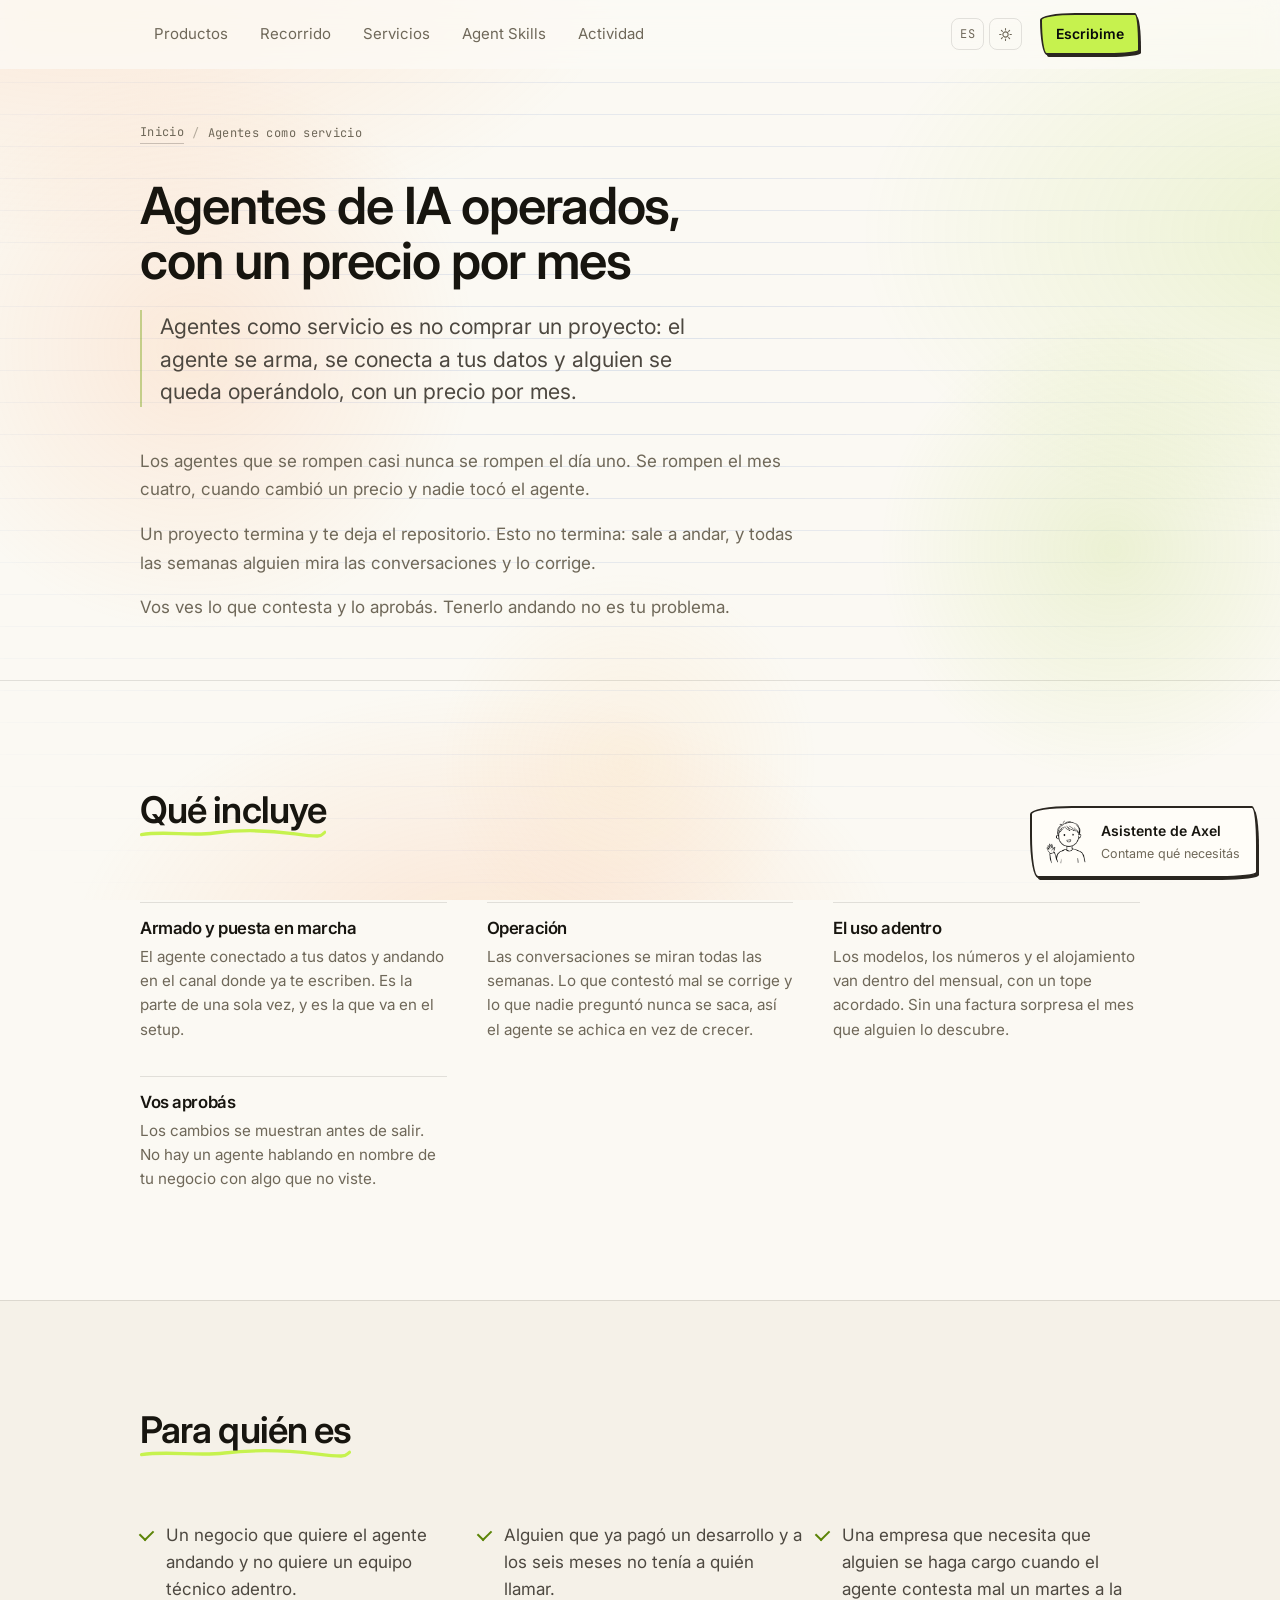
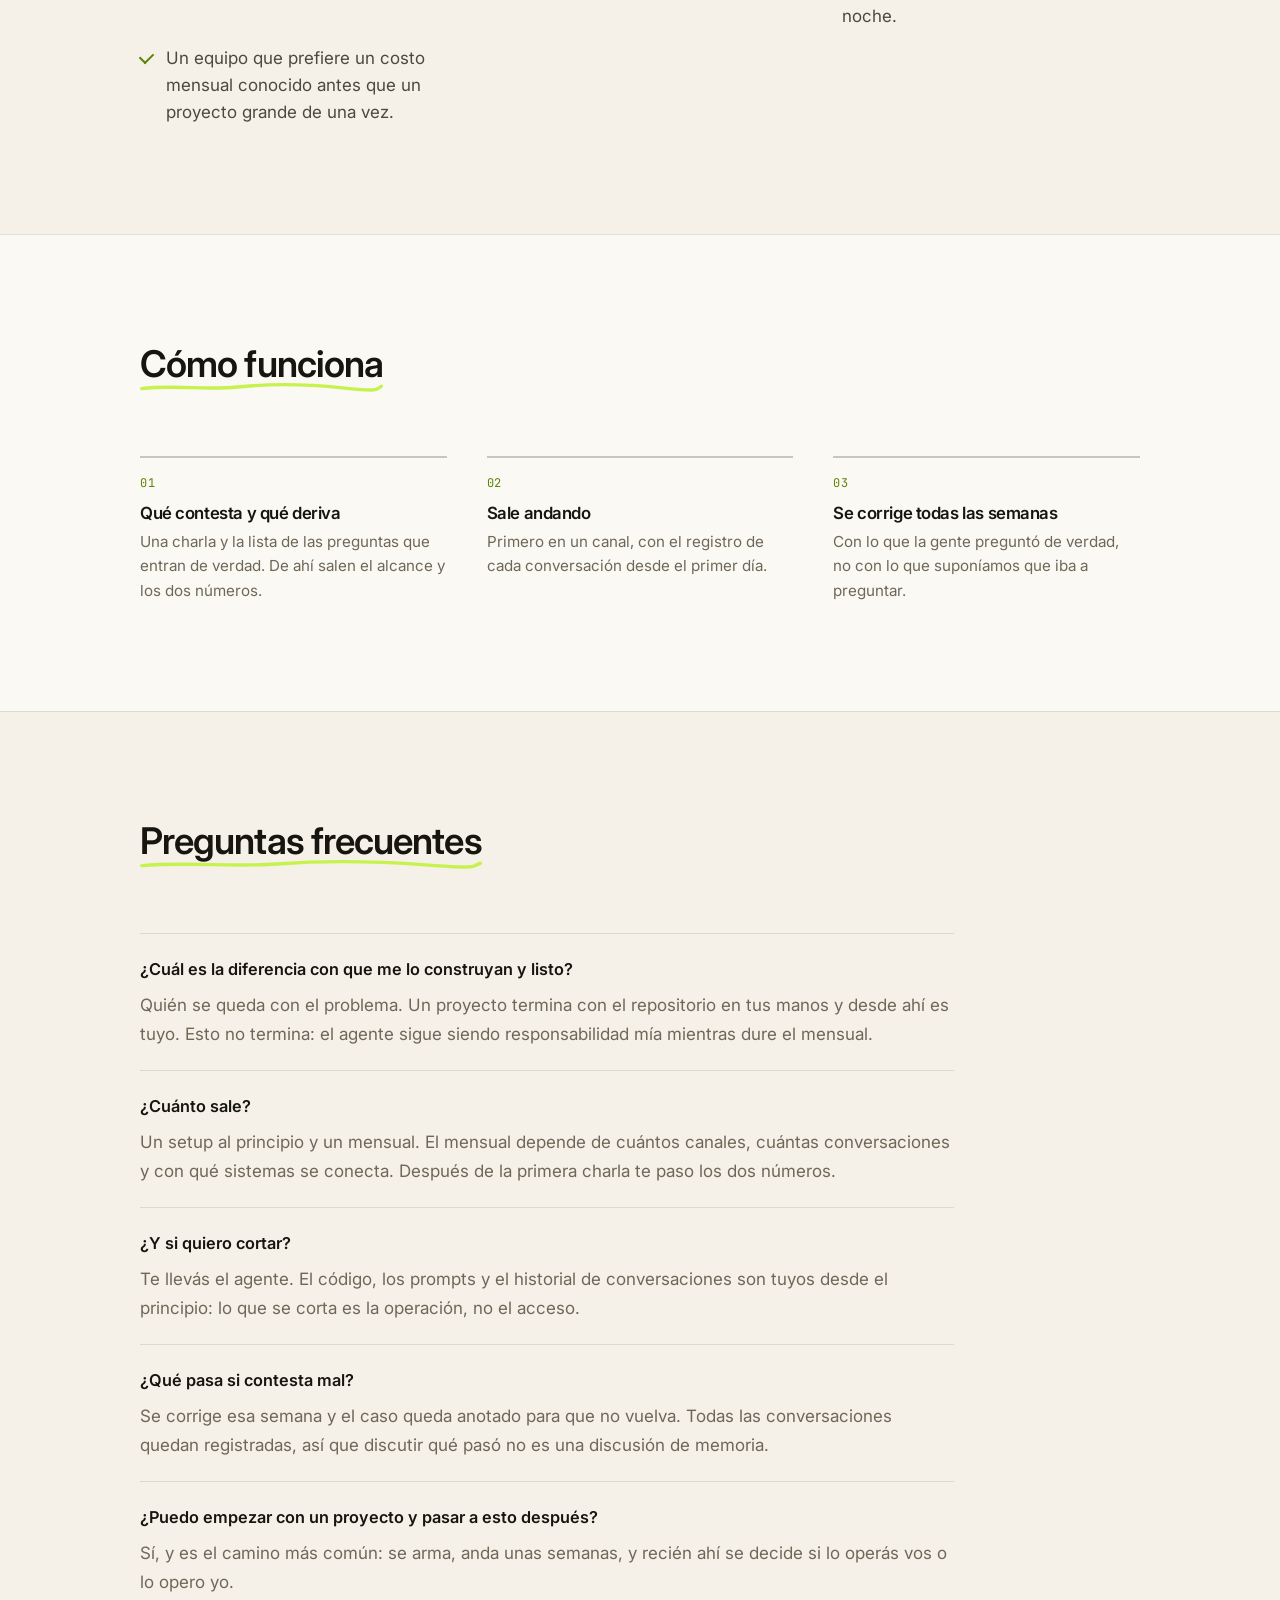
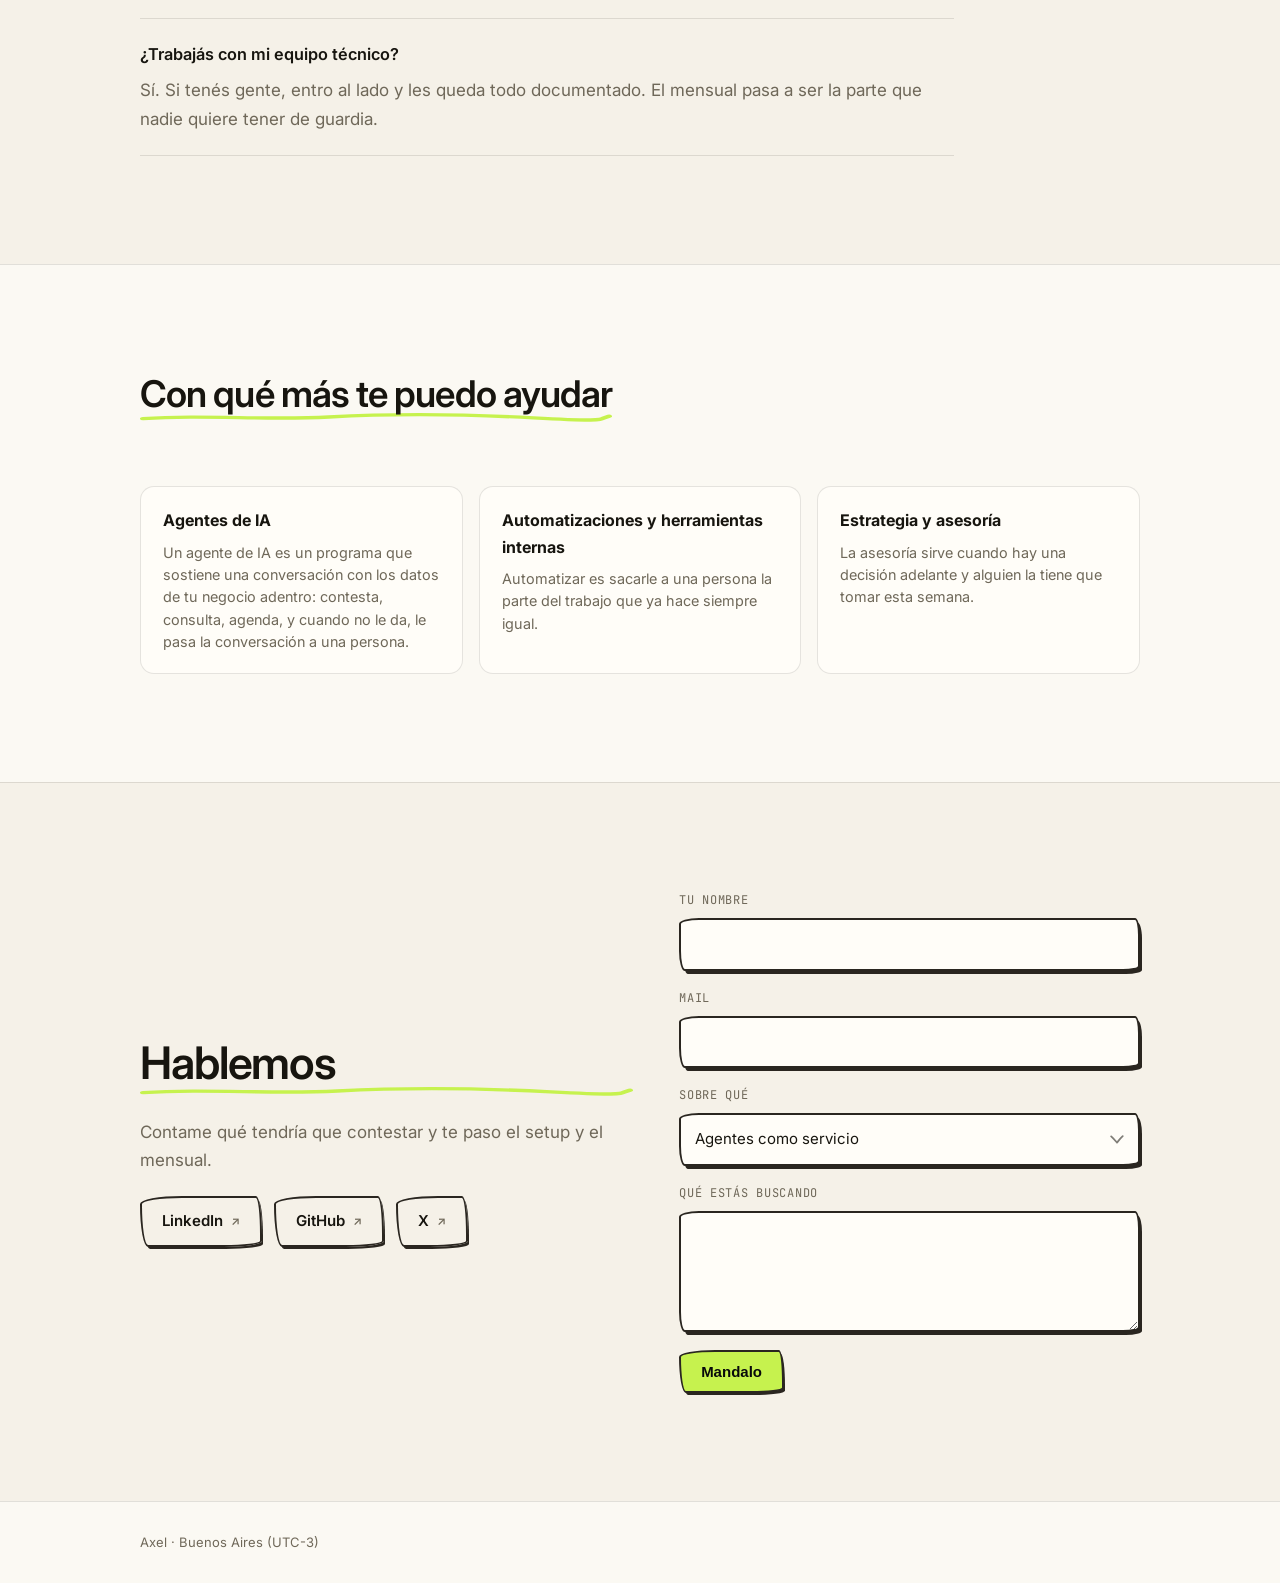
==== agentes-como-servicio/index.html @ 323bfb60 "Agentes como servicio, que era la mitad que faltaba, y el marco de FDE En el sitio solo estaba una d" ====
<!doctype html>
<html lang="es" data-skin="doodle">
<head>
<meta charset="utf-8">
<meta name="viewport" content="width=device-width, initial-scale=1">
<title>Agentes de IA como servicio · setup y mensual · Axel Rosso</title>
<meta name="description" content="El agente se arma, se conecta a tus datos y alguien se queda operándolo: setup al principio y un mensual que cubre el uso, los ajustes y que siga contestando bien. Remoto desde Buenos Aires para LatAm.">
<link rel="canonical" href="https://axelrosso.com/agentes-como-servicio/">
<meta property="og:type" content="website">
<meta property="og:locale" content="es_AR">
<meta property="og:title" content="Agentes de IA como servicio · setup y mensual · Axel Rosso">
<meta property="og:description" content="El agente se arma, se conecta a tus datos y alguien se queda operándolo: setup al principio y un mensual que cubre el uso, los ajustes y que siga contestando bien. Remoto desde Buenos Aires para LatAm.">
<meta property="og:url" content="https://axelrosso.com/agentes-como-servicio/">
<meta property="og:image" content="https://axelrosso.com/assets/og.jpg?v=1">
<meta property="og:image:width" content="1200">
<meta property="og:image:height" content="630">
<meta property="og:image:alt" content="Un dibujo a mano de alguien saludando.">
<meta name="twitter:card" content="summary_large_image">
<meta name="twitter:creator" content="@ArrobAxel">
<meta name="theme-color" content="#FBFAF7">
<!-- 🔴 EL .ICO DE LA RAIZ VA PRIMERO Y SIN VERSION EN LA URL. Google saca
     el icono del resultado de busqueda de lo que declara la portada, pero
     su rastreador pide `/favicon.ico` igual y hasta hoy eso daba 404. Y
     pide una URL estable: un `?v=` es una URL que cambia. El png queda
     detras para la pestaña del navegador, que es donde el cache-buster si
     hace falta. -->
<link rel="icon" href="/favicon.ico" sizes="any">
<link rel="icon" type="image/png" href="../assets/favicon.png?v=1">
<link rel="apple-touch-icon" href="../assets/apple-touch-icon.png?v=1">
<link rel="preconnect" href="https://fonts.googleapis.com">
<link rel="preconnect" href="https://fonts.gstatic.com" crossorigin>
<link rel="stylesheet" href="https://fonts.googleapis.com/css2?family=Inter:wght@400;500;600;700&family=JetBrains+Mono:wght@400;500&display=swap">
<link rel="stylesheet" href="../assets/style.css?v=95">
<link rel="stylesheet" href="../assets/doodle.css?v=4">
<script>
/* Runs before the body parses, so the page never flashes the wrong theme or
   the wrong language.

   A stored choice always wins. What follows only decides what somebody sees on
   their very first visit, and the toggles are in the bar either way.

   🔴 LIGHT BY DEFAULT, AND prefers-color-scheme IS DELIBERATELY IGNORED. Most
   people never touched that setting, so on a laptop it mostly reports whatever
   the OS shipped with rather than a preference. The skin is drawn ink, and ink
   on paper is what it was designed for: dark is a good version of it, light is
   the one it was drawn as.

   🔴 SPANISH BY DEFAULT, AND THE TEST IS WHERE THEY ARE, NOT WHAT THEIR BROWSER
   IS SET TO. navigator.language answers a different question: plenty of people
   in Latin America run their browser in English without wanting to read this
   page in it. Time zone is the only location signal available with no network
   call and no consent to ask for, and it is not spoofed by accident.

   ⚠️ THE ZONE LIST IS THE US AND CANADA ENUMERATED, NOT `America/` AS A PREFIX.
   Buenos Aires, Mexico City and Sao Paulo are all `America/` too, so a prefix
   would put the whole continent into English, which is the exact opposite of
   what was asked. Enumerated it can only ever be incomplete, never wrong: an
   unlisted zone falls to Spanish, which is the default anyway. navigator
   .language stays as a second chance, so en-US and en-CA also get English even
   from a zone that is not on the list. */
(function () {
  var d = document.documentElement;
  d.classList.add('js');

  /* 🔴 SOLO LA ZONA HORARIA DECIDE, Y navigator.language NO PARTICIPA. Estaba
     como segunda oportunidad, y era el error: alguien en Buenos Aires con el
     navegador en inglés, que es medio gremio, caía en inglés. La pregunta es
     dónde está la persona, no en qué idioma tiene puesto el Chrome.

     ⚠️ La lista es enumerada y por eso está completa a propósito: ahora que es
     la única señal, una zona que falte manda a alguien de Estados Unidos a
     castellano. Enumerar sigue siendo lo correcto contra usar `America/` como
     prefijo, porque Buenos Aires, México y São Paulo también son `America/` y
     eso mandaría el continente entero a inglés.

     Los prefijos de abajo cubren las zonas con subcarpeta (Indiana, Kentucky,
     Dakota del Norte) y los alias viejos `US/` y `Canada/` que algunos
     navegadores todavía reportan. */
  var ZONAS = (
    /* Estados Unidos */
    'America/New_York America/Detroit America/Chicago America/Denver ' +
    'America/Phoenix America/Los_Angeles America/Anchorage America/Adak ' +
    'America/Boise America/Juneau America/Sitka America/Nome America/Menominee ' +
    'America/Metlakatla America/Yakutat Pacific/Honolulu ' +
    /* Canadá */
    'America/Toronto America/Vancouver America/Edmonton America/Winnipeg ' +
    'America/Halifax America/St_Johns America/Regina America/Moncton ' +
    'America/Whitehorse America/Yellowknife America/Iqaluit America/Dawson ' +
    'America/Dawson_Creek America/Fort_Nelson America/Creston America/Inuvik ' +
    'America/Cambridge_Bay America/Rankin_Inlet America/Resolute ' +
    'America/Swift_Current America/Atikokan America/Glace_Bay ' +
    'America/Goose_Bay America/Blanc-Sablon '
  );

  function enNorteamerica() {
    var zona = '';
    try { zona = Intl.DateTimeFormat().resolvedOptions().timeZone || ''; } catch (e) {}
    if (!zona) return false;
    if (ZONAS.indexOf(zona + ' ') > -1) return true;
    return zona.indexOf('America/Indiana/') === 0 ||
           zona.indexOf('America/Kentucky/') === 0 ||
           zona.indexOf('America/North_Dakota/') === 0 ||
           zona.indexOf('US/') === 0 ||
           zona.indexOf('Canada/') === 0;
  }

  var theme, lang;
  try { theme = localStorage.getItem('site-theme'); lang = localStorage.getItem('site-lang'); } catch (e) {}
  if (theme !== 'light' && theme !== 'dark') theme = 'light';
  if (lang !== 'es' && lang !== 'en') lang = enNorteamerica() ? 'en' : 'es';

  /* 🔴 EL IDIOMA AHORA ES UNA URL Y NO UNA CLASE. `/` viene en castellano y
     `/en/` en ingles, con el texto adentro del HTML: es lo unico que hace que
     un buscador vea la version en castellano, porque rastrea desde Estados
     Unidos y con la regla de la zona horaria siempre le tocaba ingles.

     La regla de arriba no cambio: decide, y si lo que decidio no coincide con
     la pagina que se esta cargando, se cambia de direccion.

     ⚠️ `location.replace` y no `location.href`: con `href` queda una entrada en
     el historial y el boton de volver del navegador rebota entre las dos
     versiones sin poder salir.

     ⚠️ Y no se toca `lang` si ya coincide, ni se redirige a nadie que haya
     elegido a mano: `guardado` gana siempre. */
  var ruta = window.location.pathname.replace(/index\.html$/, '');
  var esPortada = ruta === '/' || ruta === '/en/' || ruta === '';
  var paginaActual = (ruta === '/en/') ? 'en' : 'es';

  /* ⚠️ EN UN SOLO SENTIDO: de la raiz al ingles, nunca de `/en/` al castellano.
     Quien abre `/en/` ya pidio ingles, sea porque siguio un enlace o porque lo
     encontro asi en un buscador, y devolverlo es discutirle. Ademas protege a
     esa pagina de que un rastreador que no venga de Estados Unidos la vea
     rebotar, que es la forma mas rapida de que no la indexe.

     ⚠️ Y solo en la portada, con la ruta comparada entera. Las paginas de
     servicio existen unicamente en castellano: mandando a `/` a cualquiera con
     el ingles guardado, quien abre `/agentes-de-ia/` termina en la portada sin
     la pagina que fue a buscar. Con `indexOf('/en')` cualquier ruta que empiece
     con esas dos letras se tomaria por la version en ingles. */
  if (ruta !== '/en/' && esPortada && lang === 'en') {
    window.location.replace('/en/' + window.location.search + window.location.hash);
    return;
  }
  lang = paginaActual;

  d.setAttribute('data-theme', theme);
  d.setAttribute('data-lang', lang);
  d.setAttribute('lang', lang);
  var m = document.querySelector('meta[name="theme-color"]');
  if (m) m.setAttribute('content', theme === 'light' ? '#fbfaf7' : '#08090b');
})();
</script>
<script type="application/ld+json">
{
 "@context": "https://schema.org",
 "@graph": [
  {
   "@type": "Person",
   "@id": "https://axelrosso.com/#axel",
   "name": "Axel Rosso",
   "url": "https://axelrosso.com/"
  },
  {
   "@type": "Service",
   "@id": "https://axelrosso.com/agentes-como-servicio/#servicio",
   "name": "Agentes como servicio",
   "serviceType": "Agentes de IA operados, con un precio por mes",
   "url": "https://axelrosso.com/agentes-como-servicio/",
   "description": "Agentes como servicio es no comprar un proyecto: el agente se arma, se conecta a tus datos y alguien se queda operándolo, con un precio por mes.",
   "provider": {
    "@id": "https://axelrosso.com/#axel"
   },
   "areaServed": [
    {
     "@type": "Country",
     "name": "Argentina"
    },
    {
     "@type": "Country",
     "name": "Chile"
    },
    {
     "@type": "Country",
     "name": "México"
    },
    {
     "@type": "Country",
     "name": "Uruguay"
    },
    {
     "@type": "Country",
     "name": "Colombia"
    },
    {
     "@type": "Country",
     "name": "Perú"
    },
    {
     "@type": "Country",
     "name": "España"
    }
   ],
   "availableLanguage": [
    "es",
    "en"
   ],
   "availableChannel": {
    "@type": "ServiceChannel",
    "serviceUrl": "https://axelrosso.com/agentes-como-servicio/#contact"
   },
   "hasOfferCatalog": {
    "@type": "OfferCatalog",
    "name": "Agentes como servicio",
    "itemListElement": [
     {
      "@type": "Offer",
      "itemOffered": {
       "@type": "Service",
       "name": "Armado y puesta en marcha",
       "description": "El agente conectado a tus datos y andando en el canal donde ya te escriben. Es la parte de una sola vez, y es la que va en el setup."
      }
     },
     {
      "@type": "Offer",
      "itemOffered": {
       "@type": "Service",
       "name": "Operación",
       "description": "Las conversaciones se miran todas las semanas. Lo que contestó mal se corrige y lo que nadie preguntó nunca se saca, así el agente se achica en vez de crecer."
      }
     },
     {
      "@type": "Offer",
      "itemOffered": {
       "@type": "Service",
       "name": "El uso adentro",
       "description": "Los modelos, los números y el alojamiento van dentro del mensual, con un tope acordado. Sin una factura sorpresa el mes que alguien lo descubre."
      }
     },
     {
      "@type": "Offer",
      "itemOffered": {
       "@type": "Service",
       "name": "Vos aprobás",
       "description": "Los cambios se muestran antes de salir. No hay un agente hablando en nombre de tu negocio con algo que no viste."
      }
     }
    ]
   }
  },
  {
   "@type": "FAQPage",
   "@id": "https://axelrosso.com/agentes-como-servicio/#preguntas",
   "mainEntity": [
    {
     "@type": "Question",
     "name": "¿Cuál es la diferencia con que me lo construyan y listo?",
     "acceptedAnswer": {
      "@type": "Answer",
      "text": "Quién se queda con el problema. Un proyecto termina con el repositorio en tus manos y desde ahí es tuyo. Esto no termina: el agente sigue siendo responsabilidad mía mientras dure el mensual."
     }
    },
    {
     "@type": "Question",
     "name": "¿Cuánto sale?",
     "acceptedAnswer": {
      "@type": "Answer",
      "text": "Un setup al principio y un mensual. El mensual depende de cuántos canales, cuántas conversaciones y con qué sistemas se conecta. Después de la primera charla te paso los dos números."
     }
    },
    {
     "@type": "Question",
     "name": "¿Y si quiero cortar?",
     "acceptedAnswer": {
      "@type": "Answer",
      "text": "Te llevás el agente. El código, los prompts y el historial de conversaciones son tuyos desde el principio: lo que se corta es la operación, no el acceso."
     }
    },
    {
     "@type": "Question",
     "name": "¿Qué pasa si contesta mal?",
     "acceptedAnswer": {
      "@type": "Answer",
      "text": "Se corrige esa semana y el caso queda anotado para que no vuelva. Todas las conversaciones quedan registradas, así que discutir qué pasó no es una discusión de memoria."
     }
    },
    {
     "@type": "Question",
     "name": "¿Puedo empezar con un proyecto y pasar a esto después?",
     "acceptedAnswer": {
      "@type": "Answer",
      "text": "Sí, y es el camino más común: se arma, anda unas semanas, y recién ahí se decide si lo operás vos o lo opero yo."
     }
    },
    {
     "@type": "Question",
     "name": "¿Trabajás con mi equipo técnico?",
     "acceptedAnswer": {
      "@type": "Answer",
      "text": "Sí. Si tenés gente, entro al lado y les queda todo documentado. El mensual pasa a ser la parte que nadie quiere tener de guardia."
     }
    }
   ]
  },
  {
   "@type": "BreadcrumbList",
   "itemListElement": [
    {
     "@type": "ListItem",
     "position": 1,
     "name": "Inicio",
     "item": "https://axelrosso.com/"
    },
    {
     "@type": "ListItem",
     "position": 2,
     "name": "Agentes como servicio",
     "item": "https://axelrosso.com/agentes-como-servicio/"
    }
   ]
  }
 ]
}
</script>
</head>
<body>
<div class="bg" aria-hidden="true">
  <span class="bg__wash"></span>
  <span class="bg__grid"></span>
  <span class="bg__orb bg__orb--1"></span>
  <span class="bg__orb bg__orb--2"></span>
  <span class="bg__orb bg__orb--3"></span>
</div>
<div class="grain" aria-hidden="true"></div>
<a class="skip" href="#main">Saltar al contenido</a>

<header class="nav">
  <div class="progress" aria-hidden="true"><span id="progress-bar"></span></div>
  <div class="wrap nav__inner">
    <nav class="nav__links" aria-label="Sections">
      <a href="/#work">Productos</a>
      <a href="/#experience">Recorrido</a>
      <a href="/#services">Servicios</a>
      <a href="/#skills">Agent Skills</a>
      <a href="/#activity">Actividad</a>
    </nav>

    <div class="nav__end">
      <div class="switches">
        <button class="sw" id="lang-toggle" type="button" aria-label="Cambiar idioma / Switch language"><span id="lang-label">ES</span></button>
        <button class="sw" id="theme-toggle" type="button" aria-label="Switch theme">
          <svg class="sw__moon" viewBox="0 0 24 24" fill="none" stroke="currentColor" stroke-width="1.7" stroke-linecap="round" stroke-linejoin="round" aria-hidden="true"><path d="M20 14.5A8.5 8.5 0 0 1 9.5 4a8.5 8.5 0 1 0 10.5 10.5Z"/></svg>
          <svg class="sw__sun" viewBox="0 0 24 24" fill="none" stroke="currentColor" stroke-width="1.7" stroke-linecap="round" aria-hidden="true"><circle cx="12" cy="12" r="4.2"/><path d="M12 2.6v2.2M12 19.2v2.2M2.6 12h2.2M19.2 12h2.2M5.4 5.4l1.6 1.6M17 17l1.6 1.6M18.6 5.4 17 7M7 17l-1.6 1.6"/></svg>
        </button>
      </div>
      <a class="btn btn--sm" href="#contact">Escribime</a>
    </div>
  </div>
</header>

<main id="main">
  <article class="srv">
    <div class="wrap">
      <nav class="miga" aria-label="Dónde estás"><a href="/">Inicio</a><span aria-hidden="true">/</span><span aria-current="page">Agentes como servicio</span></nav>
      <header class="srv__head">
        <h1>Agentes de IA operados, con un precio por mes</h1>
        <p class="srv__respuesta">Agentes como servicio es no comprar un proyecto: el agente se arma, se conecta a tus datos y alguien se queda operándolo, con un precio por mes.</p>
      </header>
      <div class="srv__intro">
        <p>Los agentes que se rompen casi nunca se rompen el día uno. Se rompen el mes cuatro, cuando cambió un precio y nadie tocó el agente.</p>
        <p>Un proyecto termina y te deja el repositorio. Esto no termina: sale a andar, y todas las semanas alguien mira las conversaciones y lo corrige.</p>
        <p>Vos ves lo que contesta y lo aprobás. Tenerlo andando no es tu problema.</p>
      </div>
    </div>
  </article>
  <section class="section">
    <div class="wrap">
      <div class="section__head"><h2>Qué incluye</h2></div>
      <ul class="srv__lista">
        <li><h3>Armado y puesta en marcha</h3><p>El agente conectado a tus datos y andando en el canal donde ya te escriben. Es la parte de una sola vez, y es la que va en el setup.</p></li>
        <li><h3>Operación</h3><p>Las conversaciones se miran todas las semanas. Lo que contestó mal se corrige y lo que nadie preguntó nunca se saca, así el agente se achica en vez de crecer.</p></li>
        <li><h3>El uso adentro</h3><p>Los modelos, los números y el alojamiento van dentro del mensual, con un tope acordado. Sin una factura sorpresa el mes que alguien lo descubre.</p></li>
        <li><h3>Vos aprobás</h3><p>Los cambios se muestran antes de salir. No hay un agente hablando en nombre de tu negocio con algo que no viste.</p></li>
      </ul>
    </div>
  </section>
  <section class="section section--alt">
    <div class="wrap">
      <div class="section__head"><h2>Para quién es</h2></div>
      <ul class="srv__quien">
        <li>Un negocio que quiere el agente andando y no quiere un equipo técnico adentro.</li>
        <li>Alguien que ya pagó un desarrollo y a los seis meses no tenía a quién llamar.</li>
        <li>Una empresa que necesita que alguien se haga cargo cuando el agente contesta mal un martes a la noche.</li>
        <li>Un equipo que prefiere un costo mensual conocido antes que un proyecto grande de una vez.</li>
      </ul>
    </div>
  </section>
  <section class="section">
    <div class="wrap">
      <div class="section__head"><h2>Cómo funciona</h2></div>
      <ol class="srv__pasos">
        <li><span class="srv__num" aria-hidden="true">01</span><h3>Qué contesta y qué deriva</h3><p>Una charla y la lista de las preguntas que entran de verdad. De ahí salen el alcance y los dos números.</p></li>
        <li><span class="srv__num" aria-hidden="true">02</span><h3>Sale andando</h3><p>Primero en un canal, con el registro de cada conversación desde el primer día.</p></li>
        <li><span class="srv__num" aria-hidden="true">03</span><h3>Se corrige todas las semanas</h3><p>Con lo que la gente preguntó de verdad, no con lo que suponíamos que iba a preguntar.</p></li>
      </ol>
    </div>
  </section>
  <section class="section section--alt" id="preguntas">
    <div class="wrap">
      <div class="section__head"><h2>Preguntas frecuentes</h2></div>
      <dl class="srv__faq">
        <div class="srv__qa"><dt>¿Cuál es la diferencia con que me lo construyan y listo?</dt><dd>Quién se queda con el problema. Un proyecto termina con el repositorio en tus manos y desde ahí es tuyo. Esto no termina: el agente sigue siendo responsabilidad mía mientras dure el mensual.</dd></div>
        <div class="srv__qa"><dt>¿Cuánto sale?</dt><dd>Un setup al principio y un mensual. El mensual depende de cuántos canales, cuántas conversaciones y con qué sistemas se conecta. Después de la primera charla te paso los dos números.</dd></div>
        <div class="srv__qa"><dt>¿Y si quiero cortar?</dt><dd>Te llevás el agente. El código, los prompts y el historial de conversaciones son tuyos desde el principio: lo que se corta es la operación, no el acceso.</dd></div>
        <div class="srv__qa"><dt>¿Qué pasa si contesta mal?</dt><dd>Se corrige esa semana y el caso queda anotado para que no vuelva. Todas las conversaciones quedan registradas, así que discutir qué pasó no es una discusión de memoria.</dd></div>
        <div class="srv__qa"><dt>¿Puedo empezar con un proyecto y pasar a esto después?</dt><dd>Sí, y es el camino más común: se arma, anda unas semanas, y recién ahí se decide si lo operás vos o lo opero yo.</dd></div>
        <div class="srv__qa"><dt>¿Trabajás con mi equipo técnico?</dt><dd>Sí. Si tenés gente, entro al lado y les queda todo documentado. El mensual pasa a ser la parte que nadie quiere tener de guardia.</dd></div>
      </dl>
    </div>
  </section>
  <section class="section">
    <div class="wrap">
      <div class="section__head"><h2>Con qué más te puedo ayudar</h2></div>
      <ul class="srv__otros">
        <li><a href="/agentes-de-ia/"><strong>Agentes de IA</strong><span>Un agente de IA es un programa que sostiene una conversación con los datos de tu negocio adentro: contesta, consulta, agenda, y cuando no le da, le pasa la conversación a una persona.</span></a></li>
        <li><a href="/automatizaciones/"><strong>Automatizaciones y herramientas internas</strong><span>Automatizar es sacarle a una persona la parte del trabajo que ya hace siempre igual.</span></a></li>
        <li><a href="/asesoria-ia/"><strong>Estrategia y asesoría</strong><span>La asesoría sirve cuando hay una decisión adelante y alguien la tiene que tomar esta semana.</span></a></li>
      </ul>
    </div>
  </section>
  <section id="contact" class="section section--alt contact">
    <div class="wrap">
      <div class="contact__grid">
        <div class="contact__side">
          <h2>Hablemos</h2>
          <p class="contact__lede">Contame qué tendría que contestar y te paso el setup y el mensual.</p>
          <div class="contact__redes">
            <a class="btn btn--ghost" href="https://www.linkedin.com/in/axelrosso/" rel="me noopener" target="_blank">LinkedIn<span class="arrow" aria-hidden="true">↗</span></a>
            <a class="btn btn--ghost" href="https://github.com/MR-Axel" rel="me noopener" target="_blank">GitHub<span class="arrow" aria-hidden="true">↗</span></a>
            <a class="btn btn--ghost" href="https://x.com/ArrobAxel" rel="me noopener" target="_blank">X<span class="arrow" aria-hidden="true">↗</span></a>
          </div>
        </div>

        <form class="form" id="contact-form" autocomplete="on">
          <div class="field">
            <label for="f-name" data-t>Tu nombre</label>
            <input id="f-name" name="nombre" type="text" required minlength="2" maxlength="80" autocomplete="name">
          </div>
          <div class="field">
            <label for="f-mail" data-t>Mail</label>
            <input id="f-mail" name="mail" type="email" required maxlength="120" autocomplete="email">
          </div>
          <div class="field">
            <label for="f-tema" data-t>Sobre qué</label>
            <select id="f-tema" name="tema" required>
              <option value="otro" data-t>Otro</option>
              <option value="agentes" data-t>Agentes de IA</option>
              <option value="servicio" data-t selected>Agentes como servicio</option>
              <option value="online" data-t>Tu negocio online</option>
              <option value="cero" data-t>Productos de 0 a 1</option>
              <option value="automatizacion" data-t>Automatizaciones y herramientas internas</option>
              <option value="estrategia" data-t>Estrategia y asesoría</option>
              <option value="generativa" data-t>Producción generativa</option>
            </select>
          </div>
          <div class="field">
            <label for="f-what" data-t>Qué estás buscando</label>
            <textarea id="f-what" name="busca" required minlength="10" maxlength="2000" rows="4"></textarea>
          </div>

          <div class="trampa" aria-hidden="true">
            <label for="f-web">Website</label>
            <input id="f-web" name="web" type="text" tabindex="-1" autocomplete="off">
          </div>

          <button class="btn" type="submit" data-t>Mandalo</button>

          <p class="form__msg" data-estado="enviando" hidden>Mandando.</p>
          <p class="form__msg form__msg--ok" data-estado="listo" hidden>Llegó. Los leo yo y contesto desde mi correo, casi siempre dentro del día.</p>
          <p class="form__msg form__msg--mal" data-estado="error" hidden>No salió. Por LinkedIn le pego la vuelta y lo veo igual.</p>
        </form>
      </div>
    </div>
  </section>
</main>

<svg width="0" height="0" aria-hidden="true" style="position:absolute">
  <filter id="tiembla" x="-20%" y="-20%" width="140%" height="140%">
    <feTurbulence type="fractalNoise" baseFrequency="0.028" numOctaves="3" seed="7" result="ruido"/>
    <feDisplacementMap in="SourceGraphic" in2="ruido" scale="1.9"
                       xChannelSelector="R" yChannelSelector="G"/>
  </filter>
</svg>


<div class="lima" id="lima" hidden>
  <button class="lima__launch" id="lima-launch" type="button"
          aria-expanded="false" aria-controls="lima-panel">
    <img class="lima__cara" src="../assets/doodles/asistente.png" alt="" width="512" height="561" aria-hidden="true">
    <span class="lima__pitch">
      <strong data-t>Asistente de Axel</strong>
      <span data-t>Contame qué necesitás</span>
    </span>
  </button>

  <section class="lima__panel" id="lima-panel" aria-labelledby="lima-title" hidden>
    <header class="lima__head">
      <img class="lima__cara lima__cara--grande" src="../assets/doodles/asistente.png" alt="" width="512" height="561" aria-hidden="true">
      <span class="lima__who">
        <strong id="lima-title" data-t>Asistente de Axel</strong>
      </span>
      <button class="lima__x" id="lima-close" type="button">
        <span class="oculto" data-t>Cerrar</span>
        <span aria-hidden="true">×</span>
      </button>
    </header>

    <div class="lima__log" id="lima-log" role="log" aria-live="polite"></div>

    <form class="lima__ask" id="lima-ask">
      <label class="oculto" for="lima-input" data-t>Tu mensaje</label>
      <input id="lima-input" type="text" maxlength="1200" autocomplete="off"
             required>
      <button class="lima__send" type="submit">
        <span class="oculto" data-t>Mandar</span>
        <span aria-hidden="true">→</span>
      </button>
    </form>
  </section>

  <div class="lima__strings" hidden>
    <p data-frase="hola">Hola, soy el asistente de este sitio. Contame qué estás tratando de construir o de arreglar y te oriento, o te paso derecho con Axel.</p>
    <p data-frase="pensando">Pensando.</p>
    <p data-frase="dejar">Dejar mis datos</p>
    <p data-frase="caido">Algo se rompió de mi lado. El formulario de más arriba le llega igual.</p>
  </div>
</div>


<footer class="foot">
  <div class="wrap foot__inner">
    <p>Axel · Buenos Aires (UTC-3)</p>
  </div>
</footer>

<script src="../assets/medir.js?v=2" defer></script>
<script src="../assets/i18n.js?v=64"></script>
<script src="../assets/app.js?v=43"></script>
<script src="../assets/interact.js?v=3" defer></script>
<script src="../assets/form.js?v=6" defer></script>
<script src="../assets/mobile.js?v=8" defer></script>
<script src="../assets/lima.js?v=2" defer></script>
</body>
</html>
---- assets/style.css ----
/* Axel Rosso — personal site
   Two themes, one accent, used sparingly.

   Theming rule: every colour is a token on :root (dark) and overridden inside
   [data-theme="light"]. Nothing hardcodes a hex outside this block, so a new
   theme is one more override and never a hunt through the file.

   The accent splits in two on purpose. --accent is the fill: the lime stays
   lime in both themes because it is the brand. --accent-ink is the same idea
   as text, and lime text on white is unreadable, so light mode darkens it. */

:root {
  --bg: #0a0908;
  --bg-alt: #0f0d0b;
  --surface: #141210;
  --surface-hi: #1a1714;
  --line: rgba(255, 255, 255, 0.08);
  --line-hi: rgba(255, 255, 255, 0.16);
  --text: #f5f2ee;
  --text-mid: #b9b3ab;
  --muted: #8f887f;

  --accent: #c6f24e;
  --accent-ink: #c6f24e;
  --on-accent: #08090b;
  --accent-soft: rgba(198, 242, 78, 0.12);
  --accent-line: rgba(198, 242, 78, 0.3);
  --warm: #ff9d5c;
  --warm-soft: rgba(255, 157, 92, 0.1);

  --nav-bg: rgba(8, 9, 11, 0.72);
  --hover-wash: rgba(255, 255, 255, 0.05);
  --spot: rgba(198, 242, 78, 0.11);
  --grain: 0.035;

  /* heatmap ramp */
  --lv1: rgba(198, 242, 78, 0.34);
  --lv2: rgba(198, 242, 78, 0.56);
  --lv3: rgba(198, 242, 78, 0.78);
  --lv4: #c6f24e;

  /* page-wide gradient wash, moved by the parallax layer */
  --wash-1: rgba(255, 157, 92, 0.12);
  --wash-2: rgba(198, 242, 78, 0.09);
  --grid-ink: rgba(255, 255, 255, 1);
  --grid-opacity: 0.07;
  --margen: rgba(255, 157, 92, 0.55);
  --margen-op: 0.3;
  --orb-1: rgba(255, 157, 92, 0.1);
  --orb-2: rgba(198, 242, 78, 0.085);
  --orb-3: rgba(255, 200, 120, 0.065);
  --glow-1: rgba(255, 157, 92, 0.24);
  --glow-2: rgba(198, 242, 78, 0.19);
  --glow-3: rgba(255, 200, 120, 0.13);

  /* mascots sit behind the cards; dark mode pushes them down into the page */
  --mascot-opacity: 0.4;
  --mascot-filter: invert(1);

  --sans: "Inter", -apple-system, BlinkMacSystemFont, "Segoe UI", Roboto, Helvetica, Arial, sans-serif;
  --mono: "JetBrains Mono", ui-monospace, SFMono-Regular, Menlo, Consolas, monospace;

  --wrap: 1080px;
  --pad: clamp(20px, 5vw, 40px);
  --radius: 14px;

  --ease-out: cubic-bezier(0.22, 0.61, 0.36, 1);
  color-scheme: dark;
}

[data-theme="light"] {
  --bg: #fbfaf7;
  --bg-alt: #f3f0ea;
  --surface: #ffffff;
  --surface-hi: #f7f5f0;
  --line: rgba(24, 22, 16, 0.11);
  --line-hi: rgba(24, 22, 16, 0.22);
  --text: #17150f;
  --text-mid: #4d4840;
  --muted: #6f6859;

  --accent: #c6f24e;
  --accent-ink: #5c8407;
  --on-accent: #08090b;
  --accent-soft: rgba(150, 200, 30, 0.16);
  --accent-line: rgba(120, 165, 20, 0.42);
  --warm: #c2611f;
  --warm-soft: rgba(255, 157, 92, 0.16);

  --nav-bg: rgba(251, 250, 247, 0.78);
  --hover-wash: rgba(24, 22, 16, 0.045);
  --spot: rgba(150, 200, 30, 0.16);
  --grain: 0.02;

  --lv1: #e4f2b8;
  --lv2: #c8e478;
  --lv3: #a3cd3a;
  --lv4: #7ba715;

  --wash-1: rgba(255, 157, 92, 0.2);
  --wash-2: rgba(160, 210, 40, 0.17);
  --grid-ink: rgba(70, 110, 190, 1);
  --grid-opacity: 0.16;
  --margen: rgba(200, 70, 60, 1);
  --margen-op: 0.34;
  --orb-1: rgba(255, 157, 92, 0.17);
  --orb-2: rgba(150, 200, 30, 0.145);
  --orb-3: rgba(255, 190, 110, 0.125);
  --glow-1: rgba(255, 157, 92, 0.32);
  --glow-2: rgba(170, 220, 50, 0.28);
  --glow-3: rgba(255, 200, 120, 0.22);

  /* on a light page the same figures have to be lifted, not darkened */
  --mascot-opacity: 0.34;
  --mascot-filter: none;

  color-scheme: light;
}

*, *::before, *::after { box-sizing: border-box; }

html { scroll-behavior: smooth; }
@media (prefers-reduced-motion: reduce) { html { scroll-behavior: auto; } }

body {
  margin: 0;
  background: var(--bg);
  color: var(--text);
  font-family: var(--sans);
  font-size: 17px;
  line-height: 1.65;
  -webkit-font-smoothing: antialiased;
  text-rendering: optimizeLegibility;
  transition: background-color 0.35s ease, color 0.35s ease;
}

/* ---------- background layers ---------- */

/* Five fixed layers, each drifting at its own rate against the scroll, which
   is what turns a flat gradient into depth: the grid goes one way, the wash
   and the orbs go the other and at different speeds. Every layer is
   oversized and every drift is capped in app.js, so none can expose an edge
   however long the page gets. */
.bg { position: fixed; inset: 0; z-index: 0; pointer-events: none; overflow: hidden; }
.bg > * {
  position: absolute; display: block;
  will-change: transform;
  transition: opacity 0.35s ease;
}

.bg__wash {
  inset: -25% -10%;
  background:
    radial-gradient(58% 38% at 14% 12%, var(--wash-1), transparent 62%),
    radial-gradient(48% 34% at 96% 34%, var(--wash-2), transparent 66%),
    radial-gradient(40% 30% at 40% 88%, var(--wash-1), transparent 68%);
  transform: translate3d(0, var(--y-wash, 0px), 0);
}

/* El renglón de cuaderno. Es la capa que antes era una cuadrícula: se le
   cambió el dibujo en vez de sumar una encima, porque dos tramas superpuestas
   se ven sucias y porque app.js ya le escribe el parallax a esta.

   🔴 SOLO HORIZONTALES, SIN VERTICALES. Un cuadriculado se lee como papel
   milimetrado o como una grilla de diseño; el renglón se lee como un cuaderno.
   Es la misma capa y una línea menos de CSS, y cambia por completo qué objeto
   parece la página.

   ⚠️ Y EL PASO ES 32px, QUE NO ES ARBITRARIO: es el interlineado del cuerpo de
   texto. Con cualquier otro número los renglones cruzan los párrafos en
   diagonal visual, cada línea de texto cae en un lugar distinto del renglón, y
   el ojo lo lee como desalineado sin saber por qué. Cuadrando con el
   interlineado, el texto se apoya en el renglón como en un cuaderno de verdad.
   Si algún día cambia `line-height` del cuerpo, este número cambia con él. */
.bg__grid {
  inset: -30% -10%;
  opacity: var(--grid-opacity);
  background-image: linear-gradient(to bottom, var(--grid-ink) 1px, transparent 1px);
  background-size: 100% 32px;
  -webkit-mask-image: radial-gradient(72% 62% at 50% 42%, #000 0%, transparent 82%);
  mask-image: radial-gradient(72% 62% at 50% 42%, #000 0%, transparent 82%);
  transform: translate3d(0, var(--y-grid, 0px), 0);
}

}

/* soft colour bodies. radial gradients rather than blur(): the same look
   without asking the compositor to filter three full-screen layers */
.bg__orb { border-radius: 50%; }
.bg__orb--1 {
  width: 46vw; height: 46vw; left: -8vw; top: 6vh;
  background: radial-gradient(circle, var(--orb-1), transparent 68%);
  transform: translate3d(var(--x-orb1, 0px), var(--y-orb1, 0px), 0);
  animation: drift-a 26s ease-in-out infinite;
}
.bg__orb--2 {
  width: 38vw; height: 38vw; right: -6vw; top: 34vh;
  background: radial-gradient(circle, var(--orb-2), transparent 68%);
  transform: translate3d(var(--x-orb2, 0px), var(--y-orb2, 0px), 0);
  animation: drift-b 34s ease-in-out infinite;
}
.bg__orb--3 {
  width: 30vw; height: 30vw; left: 34vw; bottom: -6vh;
  background: radial-gradient(circle, var(--orb-3), transparent 70%);
  transform: translate3d(0, var(--y-orb3, 0px), 0);
  animation: drift-a 42s ease-in-out infinite reverse;
}

/* the slow breath underneath the scroll-driven drift, on translate so it
   never collides with the transform JS is writing */
@keyframes drift-a {
  0%, 100% { translate: 0 0; }
  50% { translate: 3vw -2vh; }
}
@keyframes drift-b {
  0%, 100% { translate: 0 0; }
  50% { translate: -2.5vw 3vh; }
}

/* faint grain so the gradients read as texture, not a flat glow */
.grain {
  position: fixed; inset: 0; z-index: 0; pointer-events: none;
  opacity: var(--grain); mix-blend-mode: overlay;
  background-image: url("data:image/svg+xml,%3Csvg xmlns='http://www.w3.org/2000/svg' width='120' height='120'%3E%3Cfilter id='n'%3E%3CfeTurbulence type='fractalNoise' baseFrequency='0.9' numOctaves='2' stitchTiles='stitch'/%3E%3C/filter%3E%3Crect width='100%25' height='100%25' filter='url(%23n)'/%3E%3C/svg%3E");
}

header, main, footer { position: relative; z-index: 1; }

h1, h2, h3, h4 { line-height: 1.12; letter-spacing: -0.025em; margin: 0; font-weight: 600; }
p { margin: 0; }
a { color: inherit; }

/* the sticky nav is 64px tall; without this it eats the heading it jumps to */
section[id] { scroll-margin-top: 82px; }

.wrap { width: 100%; max-width: var(--wrap); margin-inline: auto; padding-inline: var(--pad); }

.skip {
  position: absolute; left: -9999px; top: 8px;
  background: var(--accent); color: var(--on-accent); padding: 10px 16px; border-radius: 8px; z-index: 100;
}
.skip:focus { left: 12px; }

:focus-visible { outline: 2px solid var(--accent-ink); outline-offset: 3px; border-radius: 4px; }

/* ---------- nav ---------- */

.nav {
  position: sticky; top: 0; z-index: 50;
  background: var(--nav-bg);
  backdrop-filter: saturate(160%) blur(12px);
  -webkit-backdrop-filter: saturate(160%) blur(12px);
  border-bottom: 1px solid transparent;
  transition: border-color 0.25s ease, background-color 0.35s ease;
}
.nav.is-stuck { border-bottom-color: var(--line); }

/* reading progress: the only thing on the page that tracks the scroll exactly */
.progress { position: absolute; inset: auto 0 -1px 0; height: 2px; pointer-events: none; }
.progress span {
  display: block; height: 100%; width: 0;
  background: linear-gradient(90deg, var(--warm), var(--accent));
}

.nav__inner { display: flex; align-items: center; justify-content: space-between; gap: 24px; height: 68px; }


/* Two groups instead of one. The sections sit where reading starts; the
   controls keep to themselves on the other side. Before this everything was
   one list pushed right by space-between, so the whole bar lived in the right
   half and the left held two letters. */
.nav__links { display: flex; align-items: center; gap: 4px; flex-wrap: nowrap; }
.nav__end { display: flex; align-items: center; gap: 10px; flex: none; }
.nav__links a {
  text-decoration: none; color: var(--muted); font-size: 15px;
  padding: 9px 14px; border-radius: 9px; transition: color 0.18s ease, background 0.18s ease;
}
/* :not(.btn) matters: `.nav__links a:hover` outranks `.btn`, so without it the
   accent button paints the hover wash over itself and loses its own fill */
.nav__links a:not(.btn):hover { color: var(--text); background: var(--hover-wash); }
.nav__links a.is-active:not(.btn) { color: var(--text); }

/* language and theme, the two controls that must survive the mobile collapse */
.switches { display: flex; align-items: center; gap: 5px; margin-inline: 8px; }
.sw {
  appearance: none; border: 1px solid var(--line); background: transparent;
  color: var(--muted); cursor: pointer;
  height: 32px; min-width: 32px; padding: 0 8px; border-radius: 8px;
  display: inline-grid; place-items: center;
  font-family: var(--mono); font-size: 12px; letter-spacing: 0.04em;
  transition: color 0.18s ease, background 0.18s ease, border-color 0.18s ease;
}
.sw:hover { color: var(--text); background: var(--hover-wash); border-color: var(--line-hi); }
.sw svg { width: 15px; height: 15px; }
/* one icon per theme, and only the relevant one is ever in the box */
.sw__sun { display: none; }
[data-theme="light"] .sw__sun { display: block; }
[data-theme="light"] .sw__moon { display: none; }

@media (max-width: 1080px) { .nav__links a:not(.btn) { padding: 8px 10px; font-size: 14px; } }
@media (max-width: 860px) { .nav__links a:not(.btn) { display: none; } }

/* ---------- buttons ---------- */

.btn {
  display: inline-flex; align-items: center; gap: 8px;
  background: var(--accent); color: var(--on-accent);
  font-weight: 600; font-size: 15px; text-decoration: none;
  padding: 11px 20px; border-radius: 10px;
  transition: transform 0.18s ease, filter 0.18s ease, background 0.25s ease;
}
.btn:hover { filter: brightness(1.08); transform: translateY(-1px); }
.btn--sm { padding: 7px 14px; font-size: 14px; }
.btn--ghost {
  background: transparent; color: var(--text);
  border: 1px solid var(--line-hi);
}
.btn--ghost:hover { background: var(--hover-wash); filter: none; }
.nav__links .btn:hover { background: var(--accent); color: var(--on-accent); }
.nav__links .btn--ghost:hover { background: var(--hover-wash); color: var(--text); }
.nav__links .btn--sm { color: var(--on-accent); }

/* ---------- hero ---------- */

.hero { position: relative; padding: clamp(80px, 13vw, 168px) 0 clamp(72px, 10vw, 128px); overflow: hidden; }

/* Copy on the left, orbit on the right, and the hero runs a little wider than
   the rest of the page so the second column does not squeeze the headline into
   five lines. Below 1180px the orbit is dropped rather than stacked: it is
   decoration, and a phone has better uses for 380px of height. */
.hero .wrap { max-width: 1200px; }
/* ⚠️ 318 Y NO 380, Y SALE DE UNA MEDICION. Con la columna del arte en 380, la
   de texto quedaba en 696px y "Estrategia, producto y código." necesita 744:
   el titular se partia y dejaba "código." colgando solo en un renglon. Los
   garabatos son decoracion y aguantan 60px menos; un titular partido en dos
   por una palabra, no. El castellano manda acá porque es el que corre largo. */
.hero__grid { display: grid; grid-template-columns: minmax(0, 1fr) 318px; gap: 44px; align-items: center; }
.hero__copy { min-width: 0; }
.hero__art { display: grid; place-items: center; }
@media (max-width: 1180px) {
  .hero .wrap { max-width: var(--wrap); }
  .hero__grid { grid-template-columns: 1fr; }
  .hero__art { display: none; }
}
.glow {
  position: absolute; inset: -30% -10% auto -10%; height: 680px; pointer-events: none;
  background:
    radial-gradient(48% 54% at 20% 38%, var(--glow-1), transparent 70%),
    radial-gradient(42% 48% at 82% 20%, var(--glow-2), transparent 70%),
    radial-gradient(30% 34% at 55% 68%, var(--glow-3), transparent 72%);
  filter: blur(24px);
  /* JS writes --sy on scroll; the glow drifts slower than the copy in front */
  transform: translate3d(0, var(--sy, 0px), 0);
  will-change: transform;
}

/* flex-start, not center: the Spanish copy wraps to three lines on a phone,
   and a centred dot would sit beside the middle one */
.eyebrow {
  display: inline-flex; align-items: flex-start; gap: 9px;
  font-family: var(--mono); font-size: 13px; letter-spacing: 0.01em;
  color: var(--text-mid);
  border: 1px solid var(--line); background: var(--surface);
  padding: 6px 14px; border-radius: 999px; margin-bottom: 34px;
}
.dot {
  width: 7px; height: 7px; border-radius: 50%; background: var(--accent-ink);
  box-shadow: 0 0 0 3px var(--accent-soft);
  flex-shrink: 0; margin-top: 0.55em; /* lines the dot up with the first row of text */
}

/* `pretty` y no `balance`: el titular ya trae sus cortes escritos a mano con
   <br>, y en un telefono cada uno de esos tramos vuelve a partirse. Sin esto el
   ultimo tramo terminaba en una linea con la palabra "yo." sola, que es el
   defecto tipografico que mas se nota en un titular grande. `balance` no lo
   arregla porque reparte el ancho parejo entre lineas; `pretty` es el que mira
   el final del parrafo y evita la ultima linea huerfana. */
.hero h1 { font-size: clamp(2.4rem, 5.2vw, 3.7rem); font-weight: 600; margin-bottom: 34px;
  text-wrap: pretty; }
/* Spanish runs about a fifth longer than English for the same sentence, so it
   gets its own step on the scale rather than a compromised headline */
[data-lang="es"] .hero h1 { font-size: clamp(2.1rem, 4.6vw, 3.2rem); }

.lede { max-width: 46ch; font-size: clamp(1.02rem, 1.6vw, 1.18rem); color: var(--text-mid); }
.lede strong { color: var(--text); font-weight: 600; }
.lede--sub { margin-top: 22px; color: var(--muted); }

.cta { display: flex; flex-wrap: wrap; gap: 12px; margin-top: 44px; }

.stats {
  display: grid; grid-template-columns: repeat(auto-fit, minmax(150px, 1fr));
  gap: 1px; margin: clamp(64px, 8vw, 96px) 0 0; padding: 0;
  background: var(--line); border: 1px solid var(--line); border-radius: var(--radius); overflow: hidden;
}
.stats > div { background: var(--bg); padding: 20px 22px; transition: background-color 0.35s ease; }

/* 🔴 LA CELDA QUE SOBRA NO EXISTE, LA DIBUJA EL HUECO. La grilla usa `gap: 1px`
   sobre un fondo gris para trazar las divisiones sin bordes: lo gris que se ve
   entre celdas es el contenedor asomando. Con cinco datos en dos columnas queda
   un lugar sin `div` que lo tape, y ese hueco pinta un rectangulo gris entero
   que parece una sexta metrica vacia.
   El ultimo se estira y no queda hueco. Con seis datos vuelve solo a la grilla
   pareja, porque la condicion es que sea el ultimo Y de posicion impar. */
/* ⚠️ SOLO EN DOS COLUMNAS. Sin la consulta de medios esto tambien corria en
   escritorio, donde `auto-fit` acomoda las cinco metricas en una sola fila: la
   quinta es impar, se estiraba al ancho completo y se caia a un segundo
   renglon, dejando el hueco gris al lado de la cuarta. El problema era de
   telefono y la regla tenia que quedarse ahi. */
@media (max-width: 760px) {
  .stats > div:last-child:nth-child(odd) { grid-column: 1 / -1; }
}

/* Dos textos y uno por ancho. El lugar no se saca: para un puesto remoto la
   zona horaria es de los primeros filtros que aplica un recruiter, y "Buenos
   Aires" lo contesta antes de que lo pregunte. Lo que sobra en un telefono es
   la frase larga, tres renglones arriba de todo para decir lo que la seccion de
   servicios dice entera. */
.solo-angosto { display: none; }
@media (max-width: 760px) {
  .solo-ancho { display: none; }
  .solo-angosto { display: inline; }
}
.stats dt { font-size: 13px; color: var(--muted); margin-bottom: 6px; }
.stats dd {
  margin: 0; font-family: var(--mono); font-size: clamp(1.5rem, 3vw, 1.9rem);
  font-weight: 500; letter-spacing: -0.03em;
}

/* ---------- sections ---------- */

/* La credencial va debajo de los numeros y no entre ellos: no es una medida,
   es un dato, y metida en la grilla obliga a leerla como si compitiera con
   "14 productos". Tipografia de etiqueta, del mismo tamanio que los rotulos de
   la fila de arriba, para que se lea como pie y no como titular.

   ⚠️ Va DESPUES del marcador de seccion y no antes. La primera vez quedo justo
   antes, y el borrado del CSS muerto de la orbita, que cortaba hasta ese
   marcador, se la llevo puesta en el mismo tajo. El archivo decia tener la
   regla porque yo la habia escrito; el servido no la tenia. */
/* ⚠️ Sin `reveal`. Lo tenia, y quedaba en opacidad 0 para siempre: el
   observador de entradas recorta el viewport un 10% por abajo, y esta linea
   cae justo en esa franja al cargar. Un pie de una linea no necesita entrada
   animada; lo que necesita es verse. */
.credencial {
  margin: 14px 0 0;
  font-family: var(--mono); font-size: 12px; letter-spacing: 0.04em;
  color: var(--muted);
}

.section { padding: clamp(64px, 10vw, 108px) 0; border-top: 1px solid var(--line); }
/* 🔴 SEMITRANSPARENTE, Y POR ESO EL RENGLON NO SE CORTA MAS. Con el fondo
   opaco, cada seccion alternada tapaba la capa de la hoja, que es fija y vive
   detras de todo: el renglon aparecia, se cortaba en seco al empezar la seccion
   y volvia a aparecer al terminarla. Se veia como tres fondos distintos
   apilados en vez de una hoja.
   Dejando pasar un 12%, la seccion sigue leyendose mas oscura que su vecina
   pero el renglon la atraviesa y la pagina vuelve a ser una sola hoja. */
.section--alt {
  background: color-mix(in srgb, var(--bg-alt) 88%, transparent);
  transition: background-color 0.35s ease;
}
/* Donde color-mix no exista, opaco como antes: se pierde la continuidad, no la
   legibilidad. */
@supports not (background: color-mix(in srgb, red 50%, transparent)) {
  .section--alt { background: var(--bg-alt); }
}

.section__head { max-width: 58ch; margin-bottom: 48px; }
.section__head h2 { font-size: clamp(1.7rem, 3.4vw, 2.3rem); margin-bottom: 14px; }
.section__head p { color: var(--muted); }

/* ---------- the scattered marks in the hero ---------- */

/* What replaced the orbit. A ring with things going round it is the stock
   illustration of "AI platform", and a perfect circle is the one shape a hand
   never makes. These are marks dropped the way you fill a margin while
   thinking, each drifting at its own rate.

   Placement is by hand in the markup and not by a loop: nine marks on a grid
   look like nine marks on a grid, and the point is that somebody put them
   there. */
.garabatos { position: relative; width: 100%; height: 100%; min-height: 420px; }

.garabato {
  position: absolute;
  left: var(--x); top: var(--y);
  width: var(--t); height: auto;
  rotate: var(--g);
  opacity: 0.42;
  /* One number on the parent, multiplied here. Ten elements written from JS
     every frame is ten style recalcs for a decoration. */
  translate: 0 calc(var(--desliz, 0px) * var(--p));
  pointer-events: none;
}

/* Same trick as the drawn icons: the ink is pure black, so dark mode is an
   inversion and not a second set of files. */
[data-theme="dark"] .garabato { filter: invert(1); opacity: 0.3; }
@media (prefers-color-scheme: dark) {
  :root:not([data-theme="light"]) .garabato { filter: invert(1); opacity: 0.3; }
}
[data-theme="light"] .garabato { filter: none; opacity: 0.42; }

/* Reduced motion keeps the drawing and drops the drift: the marks are content
   here, not an effect, so hiding them would empty the panel. */
@media (prefers-reduced-motion: reduce) {
  .garabato { translate: none; }
}

@media (max-width: 900px) {
  .garabatos { min-height: 260px; }
  .garabato { width: calc(var(--t) * 0.7); opacity: 0.3; }
}

/* ---------- work cards ---------- */

/* the stage exists so the mascots anchor to the grid and not to the section
   heading above it, which is what `position: relative` on .wrap would give */
.cards-stage { position: relative; }
.cards {
  position: relative; z-index: 1;
  display: grid; grid-template-columns: repeat(auto-fit, minmax(300px, 1fr)); gap: 18px;
}

/* 🔴 CINCO TARJETAS EN UNA GRILLA DE TRES DEJAN LA ULTIMA FILA COJA. Quedaban
   tres arriba y dos abajo pegadas a la izquierda, con un hueco del ancho de una
   tarjeta a la derecha: se lee como que falta algo, que es exactamente lo que
   pasaba (se fue Pedimelo).

   Se centra la fila que sobra. Seis columnas en vez de tres y cada tarjeta
   ocupa dos, asi la cuarta puede arrancar en la columna 2 y las dos quedan
   simetricas.

   ⚠️ El `:has` no es adorno: la regla se apaga sola el dia que sean seis
   tarjetas y la grilla normal vuelve a cerrar sin huecos. Y va detras de un
   ancho minimo porque debajo de eso `auto-fit` ya arma dos columnas, donde
   forzar seis dejaria las tarjetas por debajo de los 300px que piden. */
@media (min-width: 1024px) {
  .cards:has(> .card:nth-child(5):last-child) {
    grid-template-columns: repeat(6, minmax(0, 1fr));
  }
  .cards:has(> .card:nth-child(5):last-child) > .card { grid-column: span 2; }
  .cards:has(> .card:nth-child(5):last-child) > .card:nth-child(4) {
    grid-column: 2 / span 2;
  }
}

/* Y lo mismo una banda mas abajo, donde `auto-fit` arma dos columnas: ahi la
   que queda sola es la quinta, y sin esto se apoya contra el margen izquierdo
   con media pantalla vacia al lado. Cuatro columnas, cada tarjeta ocupa dos, y
   la ultima arranca en la 2. */
@media (min-width: 760px) and (max-width: 1023.98px) {
  .cards:has(> .card:nth-child(5):last-child) {
    grid-template-columns: repeat(4, minmax(0, 1fr));
  }
  .cards:has(> .card:nth-child(5):last-child) > .card { grid-column: span 2; }
  .cards:has(> .card:nth-child(5):last-child) > .card:nth-child(5) {
    grid-column: 2 / span 2;
  }
}

.card {
  position: relative; overflow: hidden;
  background: var(--surface); border: 1px solid var(--line);
  border-radius: var(--radius); padding: 26px;
  display: flex; flex-direction: column; gap: 14px;
}
.card::after {
  content: ""; position: absolute; inset: 0 0 auto 0; height: 1px; z-index: 2;
  background: linear-gradient(90deg, transparent, var(--accent), transparent);
  opacity: 0; transition: opacity 0.25s ease;
}
.card:hover { border-color: var(--line-hi); background: var(--surface-hi); transform: translateY(-3px); }
.card:hover::after { opacity: 0.6; }

.card__top { display: flex; align-items: center; justify-content: space-between; gap: 12px; }
.card__title { display: flex; align-items: center; gap: 12px; min-width: 0; }
.card__logo {
  width: 36px; height: 36px; border-radius: 9px; flex-shrink: 0;
  background: var(--surface-hi); border: 1px solid var(--line);
  display: grid; place-items: center; padding: 6px;
}
.card__logo img { width: 100%; height: 100%; object-fit: contain; }
.card h3 { font-size: 1.22rem; }
.card h3 a { text-decoration: none; display: inline-flex; align-items: baseline; gap: 5px; }
.card h3 a:hover { color: var(--accent-ink); }
.arrow { font-size: 0.78em; color: var(--muted); transition: transform 0.2s ease, color 0.2s ease; }
.card h3 a:hover .arrow { color: var(--accent-ink); transform: translate(2px, -2px); }
.card p { color: var(--text-mid); font-size: 0.96rem; }

.pill {
  font-family: var(--mono); font-size: 11px; letter-spacing: 0.04em; text-transform: uppercase;
  color: var(--muted); border: 1px solid var(--line); border-radius: 999px;
  padding: 3px 9px; white-space: nowrap;
}
.pill--live { color: var(--accent-ink); border-color: var(--accent-line); background: var(--accent-soft); }

/* the role line used to hold the bottom of the card; the tags do it now, so
   a short description and a long one still line their chips up across a row */
.tags { display: flex; flex-wrap: wrap; gap: 6px; list-style: none; padding: 0; margin: 0; }
.card .tags { margin-top: auto; padding-top: 4px; }
.tags li {
  font-size: 12px; color: var(--muted);
  border: 1px solid var(--line); border-radius: 6px; padding: 2px 8px;
}

/* ---------- mascots ---------- */

/* the hornero is dametrabajo's, the carpincho is Nuchus's, and both face into
   the grid. Decoration only: aria-hidden, no pointer events, behind the cards,
   and gone below 1180px where there is no margin left to hold them. */
.mascot {
  position: absolute; z-index: 0; pointer-events: none;
  opacity: 0; /* JS fades them in once the section is reached */
  transition: opacity 0.9s var(--ease-out);
  transform: translate3d(0, var(--my, 0px), 0);
  will-change: transform;
}
.mascot.is-in { opacity: var(--mascot-opacity); }
.mascot img {
  display: block; width: 100%; height: auto;
  /* 🔴 EN OSCURO SE INVIERTEN, COMO EL RESTO DE LOS DIBUJOS. Los tokens viejos
     eran para las ilustraciones a color: aclaraban un 6% y bajaban contraste,
     lo cual sobre tinta negra pura no hace absolutamente nada y dejaba tres
     personajes negros sobre un fondo negro. Es la misma regla que los iconos:
     el trazo es RGB 0,0,0 exacto, asi que invertirlo da blanco puro con el
     alfa intacto y un solo archivo sirve para los dos temas. */
  filter: var(--mascot-filter);
  animation: bob 9s ease-in-out infinite;
}
/* each one leans into the outer edge of the card it belongs to: the hornero
   on dametrabajo, the carpincho on Nuchus, both in the first row */
/* 🔴 SE CORREN TODO LO QUE EL AIRE PERMITE, Y ESE AIRE ES UNA CUENTA, NO UN
   NUMERO. `(100vw - var(--wrap)) / 2` es exactamente lo que sobra a cada lado
   del contenido: correrse mas que eso no es "mas afuera", es fuera de la
   pantalla, y deja la pagina arrastrable de costado. Ya paso: el carpincho con
   `right: -128px` fijo se salia 8px entre 1200 y 1280.

   ⚠️ Y POR ESO TAMBIEN ENCOGEN. Con el corrimiento topeado por el aire, en una
   pantalla angosta el bicho se queda quieto contra el borde y la tarjeta le
   come cada vez mas encima. Achicandolo, lo que la tarjeta tapa sigue siendo
   mas o menos la misma proporcion en vez de crecer hasta dejar una oreja.

   Debajo de 1150 no hay aire que alcance: quedarian dos manchas asomando un
   cuarto detras de una tarjeta, que se lee como un error de maquetado y no
   como un personaje. Ahi se van. */
.mascot--hornero {
  width: clamp(160px, 15vw, 250px);
  left: calc(-1 * (100vw - var(--wrap)) / 2);
  top: -34px;
}
.mascot--carpincho {
  width: clamp(168px, 15.5vw, 262px);
  right: calc(-1 * (100vw - var(--wrap)) / 2);
  top: -10px;
}
/* Nova va arriba de la tarjeta del medio, y esta si puede quedar tapada: no
   necesita aire al costado porque no lo hay, y asomando por encima del borde
   se lee igual. Los ojos y la sonrisa estan en el tercio de arriba, que es
   justo lo que queda a la vista. */
.mascot--nova {
  width: clamp(84px, 8vw, 118px);
  left: 50%; translate: -50% 0;
  top: -46px;
  z-index: 0;
}
.mascot--nova img { animation-duration: 7s; animation-delay: -1.5s; }

@media (max-width: 1150px) {
  /* Los de los costados se van porque no hay aire; Nova se queda, porque
     nunca dependio del costado. */
  .mascot--hornero, .mascot--carpincho { display: none; }
}
@media (max-width: 700px) {
  .mascot--nova { display: none; }
}
.mascot--carpincho img { animation-duration: 11s; animation-delay: -3s; }

@keyframes bob {
  0%, 100% { translate: 0 0; }
  50% { translate: 0 -14px; }
}

@media (max-width: 1180px) { .mascot { display: none; } }

/* En curso: punteada, el mismo recurso que ya usan los skills privados para
   decir "esto existe y no lo podés abrir". Ni verde como Live, que prometería
   que se puede entrar, ni gris como Off, que diría que se terminó. */
.pill--curso {
  border-style: dashed; border-color: var(--line-hi); color: var(--muted);
}


/* Lo apagado lleva un icono de pausa antes de la palabra. Solo "OFF" se lee
   como un error de estado; con el simbolo delante se lee como una decision.
   Y sigue habiendo palabra: un icono solo obliga a adivinar. */
.pill--off::before,
.pill--curso::before {
  content: ""; display: inline-block; flex: none;
  width: 7px; height: 8px; margin-right: 6px;
  border-left: 2px solid currentColor; border-right: 2px solid currentColor;
  opacity: 0.7;
}
.pill--off, .pill--curso { display: inline-flex; align-items: center; }

/* ---------- also built ---------- */

.also { margin-top: 56px; padding-top: 42px; border-top: 1px solid var(--line); position: relative; z-index: 1; }
.also__head h3 { font-size: 1.1rem; margin-bottom: 8px; }
.also__head p { color: var(--muted); font-size: 0.94rem; }

.sidelist {
  list-style: none; margin: 24px 0 0; padding: 0;
  background: var(--surface); border: 1px solid var(--line);
  border-radius: var(--radius); overflow: hidden;
}
.sideitem {
  display: grid; grid-template-columns: auto auto 1fr auto;
  align-items: center; gap: 18px;
  padding: 18px 22px;
}
.sideitem:hover { background: var(--surface-hi); }
.sideitem + .sideitem { border-top: 1px solid var(--line); }

.sideitem__idx { font-family: var(--mono); font-size: 12px; color: var(--muted); }
.sideitem__logo {
  width: 30px; height: 30px; border-radius: 8px; flex-shrink: 0;
  background: var(--surface-hi); border: 1px solid var(--line);
  display: grid; place-items: center; padding: 5px;
}
.sideitem__logo img { width: 100%; height: 100%; object-fit: contain; }
.sideitem__logo--letter { padding: 0; font-family: var(--mono); font-size: 13px; color: var(--muted); }

.sideitem__body h4 { font-size: 0.98rem; margin-bottom: 4px; }
.sideitem__body h4 a { text-decoration: none; display: inline-flex; align-items: baseline; gap: 5px; }
.sideitem__body h4 a:hover, .sideitem__body h4 a:hover .arrow { color: var(--accent-ink); }
.sideitem__body h4 a:hover .arrow { transform: translate(2px, -2px); }
.sideitem__body p { color: var(--muted); font-size: 0.88rem; line-height: 1.5; }

@media (max-width: 640px) {
  .sideitem { grid-template-columns: auto 1fr; gap: 8px 14px; align-items: start; padding: 18px; }
  .sideitem__idx { display: none; }
  .sideitem .pill { grid-column: 2; justify-self: start; }
}

/* ---------- the arc ---------- */

/* TWO MODES, AND THE STATIC ONE IS THE REAL PAGE.

   Without JS, without the width to pin, or under prefers-reduced-motion, this
   is a plain vertical list with all six steps written out and readable. That
   ordering is the point: a reveal that starts at opacity 0 and waits for a
   scroll event ships as invisible text in the static HTML and never draws in
   a headless render. The scrub enhances a default that is already there.

   `is-scrubbing` turns the list on its side into a rail you travel: the nodes
   spread across the screen with their labels underneath, the line draws from
   the first to the last, and one shared panel below carries the story of
   wherever you are. */

.arc { position: relative; list-style: none; margin: 0; padding: 0; display: grid; gap: 4px; }

.arc__step {
  position: relative;
  display: grid; grid-template-columns: 52px 1fr; grid-template-rows: auto auto;
  column-gap: 24px;
  padding: 20px 0 24px;
}
.arc__node { grid-row: 1 / span 2; }
.arc__label, .arc__body { grid-column: 2; }

/* the static rail: one segment per step, so it always stops at the last node
   instead of overshooting into the padding */
.arc__step::before {
  content: ""; position: absolute; left: 25px; top: 22px; bottom: -4px;
  width: 1px; background: var(--line);
  transform-origin: top center; transform: scaleY(0);
  transition: transform 0.7s var(--ease-out) 0.2s;
}
.arc__step:last-child::before { display: none; }
.js .arc__step.is-in::before { transform: scaleY(1); }
/* nothing marks them is-in once the scrub owns the section */
.arc.is-scrubbing .arc__step::before { display: none; }

/* No box. The drawing is the whole thing, and a rounded rectangle around a
   hand-drawn icon is the machine putting the sketch back in a frame. */
.arc__node {
  position: relative; z-index: 1;
  width: 52px; height: 52px;
  display: grid; place-items: center;
  color: var(--accent-ink);
  transition: scale 0.35s var(--ease-out);
}

/* The ring gets drawn on, and it needs to be a real svg for that: a
   background image cannot have a stroke-dashoffset animated, and the drawing
   is the point. pathLength="1" renormalises the path so the two lines below
   work at any size without measuring anything. */
/* ⚠️ Las medidas van explicitas y no salen de `inset`. Un svg es un elemento
   reemplazado, asi que con `width: auto` los insets no lo estiran: se queda
   con su tamano intrinseco y `top`/`left` deciden solos. Salia un circulito
   chico arriba del icono en vez de un anillo alrededor. */
.arc__anillo {
  position: absolute; top: -8px; left: -8px;
  width: calc(100% + 16px); height: calc(100% + 16px);
  pointer-events: none; overflow: visible;
}
.arc__anillo path {
  stroke: var(--accent-ink); stroke-width: 2.4; stroke-linecap: round;
  /* Sin cerrar y con el radio desparejo, entre 39 y 45 sobre un lienzo de 100.
     Un circulo perfecto y cerrado se lee como un anillo de interfaz; lo que se
     pidio es el gesto de rodear algo a mano, y ese gesto deja un hueco. */
  vector-effect: non-scaling-stroke;
  stroke-dasharray: 1; stroke-dashoffset: 1;
  transition: stroke-dashoffset 0.55s var(--ease-out);
}
.arc__step:hover .arc__anillo path { stroke-dashoffset: 0; }

@media (prefers-reduced-motion: reduce) {
  .arc__anillo path { transition: none; }
}

/* ---------- the drawn assets ---------- */

/* 🔴 ONE FILE PER DRAWING, AND DARK MODE IS A FILTER. The PNGs come out of
   scripts/limpiar-imagen.py as pure black on transparent, RGB exactly 0,0,0 on
   every opaque pixel, which is the whole reason invert(1) works: it returns
   pure white with the alpha untouched. Ink that came out greyish would invert
   into a dirty grey, and the fix would be a second set of files to keep in
   sync with the first. Worth checking whenever a new one is added. */
.arc__ico,
.lima__cara {
  display: block; width: auto; object-fit: contain;
}
[data-theme="dark"] .arc__ico,
[data-theme="dark"] .lima__cara { filter: invert(1); }
@media (prefers-color-scheme: dark) {
  :root:not([data-theme="light"]) .arc__ico,
  :root:not([data-theme="light"]) .lima__cara { filter: invert(1); }
}
[data-theme="light"] .arc__ico,
[data-theme="light"] .lima__cara { filter: none; }

.arc__ico { width: 26px; height: 26px; }

/* Square and whole, not cropped. The bust is nearly square already, so
   `contain` in a square box shows the wave, and the wave is what makes it read
   as somebody offering to help rather than a face in a box. */
.lima__cara {
  width: 46px; height: 46px; flex: none;
  object-fit: contain; object-position: center;
}
.lima__cara--grande { width: 34px; height: 34px; }

.lima__pitch { display: flex; flex-direction: column; gap: 2px; }
.lima__pitch strong { font-size: 14px; font-weight: 600; }
.lima__pitch span { font-size: 12.5px; color: var(--muted); font-weight: 400; }
.arc__step:hover .arc__node { scale: 1.06; }

.arc__label {
  display: inline-block; margin-bottom: 8px;
  font-family: var(--mono); font-size: 11px; letter-spacing: 0.1em; text-transform: uppercase;
  color: var(--muted);
  transition: color 0.35s ease;
}
.arc__body h3 { font-size: 1.08rem; margin-bottom: 10px; }
.arc__body p { color: var(--muted); font-size: 0.95rem; max-width: 68ch; }

@media (max-width: 620px) {
  .arc__step { grid-template-columns: 40px 1fr; column-gap: 16px; }
  .arc__step::before { left: 19px; }
  .arc__node { width: 40px; height: 40px; }
}

/* ---------- la escena, que ahora corre sola ----------

   🔴 ANTES ERAN 340vh DE PISTA Y EL SCROLL MOVIA LA ESCENA. Funcionaba, pero le
   cobraba a la persona tres pantallas y media de rueda para ver seis pasos, y
   quien venia bajando rapido se los perdia enteros igual. Ahora la seccion mide
   lo que mide su contenido y los pasos se turnan solos con un reloj.

   ⚠️ Se quedan `position: sticky` y `min-height` afuera a proposito: sin pista
   larga no hay nada contra que pegarse, y una escena sticky adentro de una caja
   de su mismo alto es una caja normal con mas reglas. */
.arc-track.esta-animada { padding: clamp(56px, 8vw, 92px) 0; }
.arc-track.esta-animada .arc-stage {
  display: flex; flex-direction: column; justify-content: center;
}

/* the rail turns horizontal. Its ends land on the first and last node centres
   without measuring anything: six equal columns put those centres at one
   twelfth in from each side, so the geometry is exact by construction. */
.arc__rail {
  position: absolute; display: none;
  left: 8.3333%; right: 8.3333%; top: 26px; height: 1px;
  background: var(--line);
}
.arc.is-scrubbing .arc__rail { display: block; }
.arc__rail-fill {
  position: absolute; inset: 0; display: block;
  background: var(--accent-ink);
  transform-origin: left center; transform: scaleX(var(--draw, 0));
  /* el scroll daba una posicion por cuadro; el reloj da un salto por paso,
     asi que el viaje entre uno y otro lo tiene que hacer la transicion */
  transition: transform 0.55s var(--ease-out);
  box-shadow: 0 0 14px var(--accent-soft);
}

.arc.is-scrubbing {
  display: flex; align-items: flex-start; gap: 0;
  padding-bottom: 172px;
}
/* static, not relative: the shared panel below is absolutely positioned and
   has to resolve against the whole rail. Leave the step positioned and each
   body is trapped inside its own sixth of the width. */
.arc.is-scrubbing .arc__step {
  flex: 1 1 0; min-width: 0;
  position: static;
  display: block; text-align: center; padding: 0;
}
/* the pointer spotlight resolves against the same ancestor, so it would cover
   the whole rail instead of one step */
.arc.is-scrubbing .arc__step::after { display: none; }
.arc.is-scrubbing .arc__node {
  margin: 0 auto;
  opacity: 0.4; scale: 0.86;
}
.arc.is-scrubbing .arc__step.is-on .arc__node { opacity: 1; scale: 1; }

/* Only the step you are standing on gets circled. Circling every one you have
   passed turns the rail into six rings and says nothing about where you are. */
.arc.is-scrubbing .arc__step.is-current .arc__anillo path { stroke-dashoffset: 0; }
.arc.is-scrubbing .arc__step.is-current .arc__node { scale: 1.1; }

.arc.is-scrubbing .arc__label {
  display: block; margin: 14px 0 0;
  opacity: 0.45; transition: opacity 0.35s ease, color 0.35s ease;
}
.arc.is-scrubbing .arc__step.is-on .arc__label { opacity: 1; }
.arc.is-scrubbing .arc__step.is-current .arc__label { color: var(--accent-ink); }

/* one panel, six stories, and only the one you are standing on is up */
.arc.is-scrubbing .arc__body {
  position: absolute; left: 0; right: 0; top: 122px;
  text-align: left; max-width: 74ch;
  opacity: 0; translate: 0 14px; pointer-events: none;
  /* leaving is quick and arriving waits a beat: both panels share one slot, so
     matched timings would cross-fade two headlines on top of each other */
  transition: opacity 0.18s ease, translate 0.18s ease;
}
.arc.is-scrubbing .arc__step.is-current .arc__body {
  opacity: 1; translate: none; pointer-events: auto;
  transition: opacity 0.4s var(--ease-out) 0.14s, translate 0.45s var(--ease-out) 0.14s;
}
.arc.is-scrubbing .arc__body h3 { font-size: 1.35rem; margin-bottom: 12px; }
.arc.is-scrubbing .arc__body p { font-size: 1rem; color: var(--text-mid); }

/* ---------- craft ---------- */

.craft { display: grid; grid-template-columns: repeat(auto-fit, minmax(290px, 1fr)); gap: 38px 44px; }

/* Sin caja, igual que los nodos del Recorrido. Un cuadrado redondeado
   alrededor de un trazo a mano es la maquina volviendo a enmarcar el boceto,
   y ademas eran diez marcos compitiendo con el marco del bloque. */
.craft__icon {
  display: grid; place-items: center;
  width: 38px; height: 38px; margin-bottom: 14px;
  color: var(--accent-ink);
  transition: scale 0.5s var(--ease-out), rotate 0.3s var(--ease-out);
}

/* 🔴 EL TRAZO SE DESPROLIJA CON UN FILTRO, Y ACA SI SE PUEDE. En las tarjetas
   el mismo filtro estaba prohibido porque arrastraba el texto con el; un icono
   no tiene texto, asi que desplazar sus pixeles no le cuesta nada a nadie.
   Convierte los diez iconos de linea recta en trazo tembloroso sin pedir diez
   dibujos nuevos.

   La escala del desplazamiento es chica a proposito: a 38px, dos pixeles ya
   son un temblor visible, y mas que eso rompe las formas cerradas. */
.craft__icon svg { filter: url(#tiembla); }
.craft__icon svg { width: 20px; height: 20px; }
.craft__item:hover .craft__icon { scale: 1.12; rotate: -4deg; }
/* the icon lands a beat after the text, which is what stops ten of them
   arriving as one block */
.js .craft__item.reveal:not(.is-in) .craft__icon { scale: 0.75; }

.craft__item h3 { font-size: 1.05rem; margin-bottom: 10px; }
.craft__item p { color: var(--muted); font-size: 0.95rem; }

.stack { margin-top: 56px; padding-top: 34px; border-top: 1px solid var(--line); }
.stack__label {
  font-family: var(--mono); font-size: 12px; letter-spacing: 0.1em; text-transform: uppercase;
  color: var(--muted); font-weight: 500; margin-bottom: 16px;
}
.chips { display: flex; flex-wrap: wrap; gap: 8px; list-style: none; padding: 0; margin: 0; }
.chips li {
  font-family: var(--mono); font-size: 13px; color: var(--text-mid);
  background: var(--surface); border: 1px solid var(--line);
  border-radius: 8px; padding: 6px 12px;
}

/* ---------- services ---------- */

/* Craft says what he can do and stops there; this is the same list pointed at
   someone else's problem. Deliberately not the Craft treatment: numbered
   instead of icon-led, two up instead of three, and each one closes on who it
   is for, because "is this me?" is the only question a visitor is asking. */
.offers { display: grid; grid-template-columns: repeat(auto-fit, minmax(340px, 1fr)); gap: 18px; }

/* 🔴 LA ANCHA ES LA PRIMERA, NO LA QUE SOBRA. Con cinco servicios en dos
   columnas queda una fila con una sola tarjeta, y estirarla es lo que evita que
   se lea como un error de maquetado. Pero estirar la ULTIMA le daba el mayor
   peso visual de la seccion a la que quedo al final por casualidad, y peor:
   contradecia a la numeracion, que dice que la importante es la 01. Dos
   senializaciones opuestas en la misma grilla.
   Estirando la primera, el orden y el tamanio dicen lo mismo, y el orden pasa a
   ser una decision de prioridad en vez de un accidente.

   ⚠️ Solo cuando la cuenta es impar. Con seis vuelven todas a la grilla pareja
   sin que nadie se acuerde de tocar esto. */
.offers:has(.offer:nth-child(odd):last-child) .offer:first-child { grid-column: 1 / -1; }

.offer {
  position: relative; overflow: hidden;
  background: var(--surface); border: 1px solid var(--line);
  border-radius: var(--radius); padding: 28px 28px 24px;
  display: flex; flex-direction: column; gap: 12px;
  transition: transform 0.25s var(--ease-out), border-color 0.2s ease, background 0.2s ease;
}
.offer:hover { border-color: var(--line-hi); background: var(--surface-hi); transform: translateY(-3px); }
.offer > * { position: relative; z-index: 1; }

.offer__idx {
  font-family: var(--mono); font-size: 12px; letter-spacing: 0.08em;
  color: var(--accent-ink);
}
.offer h3 { font-size: 1.16rem; }
.offer p { color: var(--text-mid); font-size: 0.95rem; }
.offer__who {
  margin-top: auto; padding-top: 14px;
  border-top: 1px solid var(--line);
  font-size: 0.88rem; color: var(--muted);
}

.offer__foot {
  margin-top: 34px; padding-top: 28px; border-top: 1px solid var(--line);
  display: flex; flex-wrap: wrap; align-items: center; justify-content: space-between; gap: 20px;
}
.offer__foot p { color: var(--muted); font-size: 0.95rem; max-width: 62ch; }

/* the pointer spotlight, same as every other card on the page */
.rich .offer::before {
  content: ""; position: absolute; inset: 0; z-index: 0;
  border-radius: inherit; pointer-events: none;
  background: radial-gradient(420px circle at var(--mx, 50%) var(--my, 50%), var(--spot), transparent 62%);
  opacity: 0; transition: opacity 0.35s ease;
}
.rich .offer.is-lit::before { opacity: 1; }

/* ---------- skills ---------- */

.skills-grid { display: grid; grid-template-columns: repeat(auto-fill, minmax(240px, 1fr)); gap: 14px; }

.skill-card {
  background: var(--surface); border: 1px solid var(--line);
  border-radius: 12px; padding: 20px;
  display: flex; flex-direction: column; gap: 10px;
  text-decoration: none; color: inherit;
}
.skill-card:hover { border-color: var(--line-hi); background: var(--surface-hi); transform: translateY(-3px); }

.skill-icon {
  width: 34px; height: 34px; border-radius: 9px;
  display: grid; place-items: center;
  background: var(--warm-soft); color: var(--warm);
  flex-shrink: 0;
}
.skill-icon svg { width: 18px; height: 18px; }

.skill-card h3 { font-size: 1rem; font-weight: 600; display: flex; align-items: center; gap: 6px; }
.skill-card h3 .arrow { font-size: 0.72em; color: var(--muted); }
.skill-card:hover h3, .skill-card:hover h3 .arrow { color: var(--accent-ink); }
.skill-card p { color: var(--muted); font-size: 0.88rem; margin: 0; }

.skills-cta { margin-top: 26px; display: flex; align-items: center; gap: 12px; flex-wrap: wrap; }

/* two groups in one section: the ones written on his own knowledge, which go
   nowhere because they are not published, and the open ones that link out */
.skills-band {
  font-family: var(--mono); font-size: 12px; letter-spacing: 0.1em; text-transform: uppercase;
  color: var(--muted); font-weight: 500;
  margin: 0 0 18px; padding-bottom: 12px;
  border-bottom: 1px solid var(--line);
}
.skills-grid + .skills-band { margin-top: 56px; }
/* no link, no arrow, and a mark that says why: the card is a statement of what
   exists, not an invitation to click something that is not there */
.skill-card--own { cursor: default; }
.skill-card--own:hover { transform: none; }
.rich .skill-card--own:hover { transform: perspective(1400px) rotateX(var(--rx, 0deg)) rotateY(var(--ry, 0deg)); }
.skill-card--own h3 { justify-content: space-between; gap: 10px; }
.skill-card--own:hover h3 { color: inherit; }
.skill-mark {
  font-family: var(--mono); font-size: 10px; letter-spacing: 0.08em; text-transform: uppercase;
  color: var(--muted); border: 1px solid var(--line-hi); border-radius: 999px;
  padding: 2px 8px; font-weight: 500; white-space: nowrap;
}

/* The thirteen that did not make the grid, as names only. A line of copy each
   turned the tail of the section into more reading than the six cards above
   it, which inverts the emphasis this section is supposed to have.

   The dashed ring on the private ones is the whole affordance: it says there
   is nothing to click before anyone tries, which the solid ones do not need
   because they carry an arrow. */
.minis { display: flex; flex-wrap: wrap; gap: 8px; list-style: none; margin: 22px 0 0; padding: 0; }
.mini {
  display: inline-flex; align-items: center; gap: 6px;
  font-family: var(--mono); font-size: 13px; color: var(--text-mid);
  background: var(--surface); border: 1px solid var(--line);
  border-radius: 9px; padding: 8px 13px; text-decoration: none;
  transition: color 0.18s ease, border-color 0.18s ease, background 0.18s ease,
              transform 0.18s var(--ease-out);
}
a.mini:hover {
  color: var(--accent-ink); border-color: var(--line-hi);
  background: var(--surface-hi); transform: translateY(-1px);
}
a.mini:hover .arrow { color: var(--accent-ink); }
.mini .arrow { font-size: 0.78em; }
.mini--own { border-style: dashed; border-color: var(--line-hi); color: var(--muted); }

/* ---------- activity ---------- */

.heat { margin: 0 0 32px; }
.heat__scroll { overflow-x: auto; padding-bottom: 10px; }
.heat__grid {
  display: grid; grid-auto-flow: column; grid-template-rows: repeat(7, 1fr);
  gap: 3px; min-width: 700px;
}
/* no background here: `.heat__grid i` would outrank the `.lvN` classes
   and paint every cell the same empty grey */
.heat__grid i {
  width: 11px; height: 11px; border-radius: 2px; display: block;
  border: 1px solid var(--line);
}
.lv0 { background: var(--surface); }
.lv1 { background: var(--lv1); }
.lv2 { background: var(--lv2); }
.lv3 { background: var(--lv3); }
.lv4 { background: var(--lv4); }

.heat__caption {
  display: flex; flex-wrap: wrap; align-items: center; justify-content: space-between; gap: 14px;
  font-size: 13px; color: var(--muted); margin-top: 12px;
}
.heat__legend { display: inline-flex; align-items: center; gap: 4px; }
.heat__legend .lv { width: 11px; height: 11px; border-radius: 2px; display: inline-block; }

.note { color: var(--muted); font-size: 0.93rem; max-width: 62ch; margin-bottom: 18px; }
.note a { color: var(--text-mid); text-decoration: none; border-bottom: 1px solid var(--line-hi); }
.note a:hover, .note a:hover .arrow { color: var(--accent-ink); }
.note a:hover { border-bottom-color: var(--accent-ink); }
.note a .arrow { font-size: 0.8em; margin-left: 3px; }

/* ---------- contact ---------- */

.contact h2 { font-size: clamp(1.9rem, 4.4vw, 2.8rem); margin: 0 0 4px; }
.contact__lede { max-width: 46ch; color: var(--muted); }

.contact__grid {
  /* The side column is the wider one so the four links sit on one row. At
     even widths the last one wraps alone, which reads as a mistake. */
  display: grid; grid-template-columns: minmax(0, 1.07fr) minmax(0, 1fr);
  gap: 46px; align-items: center;
}
.contact__side { display: flex; flex-direction: column; gap: 16px; }
/* Pegadas al texto, no al fondo de la columna. La columna mide lo que mide el
   formulario de al lado, asi que cualquier cosa al final de ella queda a media
   pantalla del parrafo que la explica. */
.contact__redes { display: flex; flex-wrap: wrap; gap: 12px; margin-top: 6px; }

/* ---------- the form ---------- */

.form { display: flex; flex-direction: column; gap: 18px; }
.field { display: flex; flex-direction: column; gap: 7px; }

.field label {
  font-family: var(--mono); font-size: 12px; letter-spacing: 0.06em;
  text-transform: uppercase; color: var(--muted);
}

.field input,
.field textarea,
.field select {
  width: 100%; font: inherit; font-size: 15px; color: var(--text);
  background: var(--surface); border: 1px solid var(--line);
  border-radius: 11px; padding: 12px 14px;
  transition: border-color 0.18s ease, background 0.18s ease, box-shadow 0.18s ease;
}
.field textarea { resize: vertical; min-height: 108px; line-height: 1.55; }

.field input:hover,
.field textarea:hover,
.field select:hover { border-color: var(--line-hi); }

.field input:focus,
.field textarea:focus,
.field select:focus {
  outline: none; background: var(--surface-hi);
  border-color: var(--accent-line); box-shadow: 0 0 0 3px var(--accent-soft);
}

/* :user-invalid, not :invalid. The plain one paints every empty required
   field red the moment the page loads, which is a form telling you off
   before you have typed anything. This one waits until the field has been
   used and left. Where it is not supported, nothing turns red and the
   browser still refuses to submit. */
.field input:user-invalid,
.field textarea:user-invalid { border-color: var(--warm); }

.form .btn { align-self: start; }
.form .btn:disabled { opacity: 0.55; cursor: progress; }

/* The honeypot. Off-screen rather than display:none, because a bot that
   parses the CSS skips what is not rendered, and this one has to look
   fillable. Nobody tabs into it: tabindex is -1 and it is aria-hidden. */
.trampa {
  position: absolute; left: -9999px; width: 1px; height: 1px;
  overflow: hidden;
}

.form__msg { font-size: 14px; color: var(--muted); margin: 0; max-width: 46ch; }
.form__msg--ok { color: var(--accent-ink); }
.form__msg--mal { color: var(--warm); }

/* Sent: the fields go, the line stays. An empty form under a success message
   reads like nothing happened. */
.form.is-sent .field,
.form.is-sent .trampa,
.form.is-sent .btn { display: none; }

@media (max-width: 900px) {
  .contact__grid { grid-template-columns: 1fr; gap: 34px; }
}

/* ---------- footer ---------- */

.foot { border-top: 1px solid var(--line); padding: 30px 0; }
.foot__inner {
  display: flex; flex-wrap: wrap; gap: 8px 24px; justify-content: space-between;
  font-size: 13px; color: var(--muted);
}

/* ---------- Lima, the assistant in the corner ---------- */

.oculto {
  position: absolute; width: 1px; height: 1px; padding: 0; margin: -1px;
  overflow: hidden; clip-path: inset(50%); white-space: nowrap; border: 0;
}

.lima {
  position: fixed; right: 22px; bottom: 22px; z-index: 60;
  display: flex; flex-direction: column; align-items: flex-end; gap: 12px;
  opacity: 0; translate: 0 14px; pointer-events: none;
  transition: opacity 0.4s var(--ease-out), translate 0.4s var(--ease-out);
}
.lima.is-visible { opacity: 1; translate: 0 0; pointer-events: auto; }

/* A card, not a pill. At 26px the bust was a smudge that read as a stain, and
   a launcher nobody can identify is a launcher nobody opens. Square and big
   enough to be a person, with a line saying what it is for, because "Axel's
   assistant" on its own does not say that it answers. */
.lima__launch {
  display: inline-flex; align-items: center; gap: 12px; text-align: left;
  font: inherit; font-size: 14px; font-weight: 500; color: var(--text);
  background: var(--surface); border: 1px solid var(--line-hi);
  border-radius: 16px; padding: 11px 16px 11px 11px; cursor: pointer;
  box-shadow: 0 10px 30px rgba(0, 0, 0, 0.28);
  transition: border-color 0.18s ease, background 0.18s ease,
              translate 0.18s var(--ease-out);
}
.lima__launch:hover { background: var(--surface-hi); border-color: var(--accent-line); translate: 0 -2px; }
.lima__launch:focus-visible { outline: 2px solid var(--accent-line); outline-offset: 3px; }

/* The dot is the whole avatar. A drawn character here would be a third
   mascot competing with the hornero and the carpincho, which belong to
   products and not to this page. */
.lima__dot {
  width: 9px; height: 9px; border-radius: 50%;
  background: var(--accent); flex: none;
}
/* Con el panel abierto el lanzador sobra y encima queda flotando por arriba,
   pisando el borde. Se va, y la cruz del encabezado es la unica salida. */
.lima.is-open .lima__launch { display: none; }

.lima__panel {
  /* 🔴 ABSOLUTO, Y NO ES UN DETALLE DE ACOMODO. Al pasar de `hidden` a
     `visibility` para poder animarlo, el panel dejo de verse pero SIGUIO
     OCUPANDO LUGAR: el contenedor media el alto de los dos y el lanzador
     terminaba flotando en el medio de la pantalla en vez de abajo a la
     derecha. Sacarlo del flujo es lo que permite que se pueda animar sin que
     su tamanio empuje nada. */
  position: absolute; right: 0; bottom: calc(100% + 12px);
  width: min(430px, calc(100vw - 44px));
  display: flex; flex-direction: column;
  background: var(--bg-alt); border: 1px solid var(--line-hi);
  border-radius: 18px; overflow: hidden;
  box-shadow: 0 24px 60px rgba(0, 0, 0, 0.4);

  /* 🔴 SE ABRE DESDE EL LANZADOR, no aparece en el medio de la nada. El origen
     de la transformacion es la esquina de abajo a la derecha, que es de donde
     lo llamaste: crece desde ahi en vez de materializarse, y eso es lo que
     hace que el gesto se lea como una respuesta y no como un cartel.

     ⚠️ Y NO SE USA `hidden` PARA ESCONDERLO. `display: none` no interpola,
     asi que con el atributo no hay animacion posible: no es que quede fea, es
     que no existe. El atributo se saca una sola vez cuando arranca el script,
     y de ahi en mas manda la clase. Si el script nunca corre, `hidden` se
     queda puesto y el panel no aparece, que es la degradacion correcta.

     `visibility` se demora hasta el final al cerrar y va sin demora al abrir:
     sin eso el panel sigue siendo enfocable mientras se desvanece. */
  opacity: 0; visibility: hidden;
  scale: 0.9; translate: 0 14px;
  transform-origin: bottom right;
  transition: opacity 0.22s ease,
              scale 0.34s var(--ease-out),
              translate 0.34s var(--ease-out),
              visibility 0s linear 0.34s;
}
.lima.is-open .lima__panel {
  opacity: 1; visibility: visible;
  scale: 1; translate: 0 0;
  transition: opacity 0.2s ease,
              scale 0.38s cubic-bezier(0.2, 1.1, 0.35, 1),
              translate 0.38s cubic-bezier(0.2, 1.1, 0.35, 1),
              visibility 0s;
}
.lima__panel[hidden] { display: none; }

/* Cada burbuja entra por su cuenta. Una charla que aparece de golpe se lee
   como una pantalla que se pinto; de a una se lee como alguien contestando. */
@keyframes lima-entra {
  from { opacity: 0; translate: 0 8px; }
  to   { opacity: 1; translate: 0 0; }
}
.lima__msg { animation: lima-entra 0.32s var(--ease-out) both; }

@media (prefers-reduced-motion: reduce) {
  .lima__panel { transition: opacity 0.15s ease, visibility 0s; scale: 1; translate: 0; }
  .lima__msg { animation: none; }
}

.lima__head {
  display: flex; align-items: center; gap: 10px;
  padding: 13px 14px; border-bottom: 1px solid var(--line);
  background: var(--surface);
}
.lima__who { display: flex; flex-direction: column; gap: 1px; min-width: 0; flex: 1; }
.lima__who strong { font-size: 14px; }
.lima__sub {
  font-family: var(--mono); font-size: 11px; letter-spacing: 0.03em;
  color: var(--muted);
}
.lima__x {
  font: inherit; font-size: 20px; line-height: 1; color: var(--muted);
  background: none; border: 0; cursor: pointer; padding: 4px 6px;
  border-radius: 8px; flex: none;
}
.lima__x:hover { color: var(--text); background: var(--hover-wash); }

.lima__log {
  display: flex; flex-direction: column; gap: 10px;
  padding: 15px 14px; overflow-y: auto;
  /* Grows with the conversation instead of opening at full height. A fixed
     box under a one line greeting reads as a panel that failed to load. */
  min-height: 230px; max-height: min(460px, 58vh);
  overscroll-behavior: contain;
}

.lima__msg {
  font-size: 14.5px; line-height: 1.55; max-width: 88%;
  padding: 10px 13px; border-radius: 14px;
  white-space: pre-wrap; overflow-wrap: anywhere;
}
.lima__msg--bot {
  align-self: flex-start; color: var(--text-mid);
  background: var(--surface); border: 1px solid var(--line);
  border-bottom-left-radius: 5px;
}
.lima__msg--yo {
  align-self: flex-end; color: var(--text);
  background: var(--accent-soft); border: 1px solid var(--accent-line);
  border-bottom-right-radius: 5px;
}
.lima__msg.is-waiting { color: var(--muted); animation: lima-latir 1.3s ease-in-out infinite; }

@keyframes lima-latir { 0%, 100% { opacity: 0.45; } 50% { opacity: 1; } }

.lima__salto {
  align-self: flex-start; font: inherit; font-size: 13px; font-weight: 500;
  color: var(--on-accent); background: var(--accent);
  border: 0; border-radius: 10px; padding: 8px 13px; cursor: pointer;
  transition: opacity 0.18s ease;
}
.lima__salto:hover { opacity: 0.86; }

.lima__ask {
  display: flex; gap: 8px; align-items: center;
  padding: 11px 12px; border-top: 1px solid var(--line);
  background: var(--surface);
}
.lima__ask[hidden] { display: none; }
.lima__ask input {
  flex: 1; min-width: 0; font: inherit; font-size: 14px; color: var(--text);
  background: var(--bg-alt); border: 1px solid var(--line);
  border-radius: 11px; padding: 10px 12px;
  transition: border-color 0.18s ease, box-shadow 0.18s ease;
}
.lima__ask input:focus {
  outline: none; border-color: var(--accent-line);
  box-shadow: 0 0 0 3px var(--accent-soft);
}
.lima__ask input:disabled { opacity: 0.6; }

.lima__send {
  flex: none; font: inherit; font-size: 17px; line-height: 1;
  color: var(--on-accent); background: var(--accent);
  border: 0; border-radius: 11px; padding: 10px 14px; cursor: pointer;
  transition: opacity 0.18s ease;
}
.lima__send:hover { opacity: 0.86; }
.lima__send:focus-visible { outline: 2px solid var(--accent-line); outline-offset: 2px; }

@media (max-width: 560px) {
  .lima { right: 14px; bottom: 14px; left: 14px; align-items: stretch; }
  .lima__launch { align-self: flex-end; }
  .lima__panel { width: 100%; }
  .lima__log { min-height: 190px; max-height: min(340px, 46vh); }
}

@media (prefers-reduced-motion: reduce) {
  .lima { transition: none; }
  .lima__msg.is-waiting { animation: none; opacity: 0.6; }
}

/* ---------- the theme change, as ink ---------- */

/* The default cross-fade is switched off so the clip-path animation that
   app.js runs is the only thing describing the change. mix-blend-mode goes
   back to normal for the same reason: blended, the two photos tint each other
   through the stain and the edge stops reading as a front. */
::view-transition-old(root),
::view-transition-new(root) {
  animation: none;
  mix-blend-mode: normal;
}

/* Which photo sits on top, and it flips with the direction. Spilling, the new
   dark view advances and has to cover the old one. Draining, what withdraws
   is the OLD one, and if the new were on top nothing would be seen emptying. */
html[data-transicion="llenando"]::view-transition-old(root) { z-index: 1; }
html[data-transicion="llenando"]::view-transition-new(root) { z-index: 2; }
html[data-transicion="vaciando"]::view-transition-new(root) { z-index: 1; }
html[data-transicion="vaciando"]::view-transition-old(root) { z-index: 2; }


/* ---------- la version de telefono ---------- */

/* Dos patrones que arma mobile.js en el navegador. En escritorio nada de esto
   existe, porque las clases no se agregan. Medido antes: la pagina media
   15.353px de alto en un telefono. */

/* El acordeon. La altura se anima con grid-template-rows de 0fr a 1fr, que es
   lo unico que interpola una altura desconocida sin medirla: `height: auto` no
   anima, y medir con scrollHeight se rompe apenas el texto reflowea. */
.plegable {
  display: grid; grid-template-rows: 0fr;
  transition: grid-template-rows 0.38s var(--ease-out);
}
.plegable > * { overflow: hidden; min-height: 0; }
.esta-abierto > .plegable { grid-template-rows: 1fr; }

.plegable__tirador {
  display: flex; align-items: center; gap: 10px; width: 100%;
  font: inherit; color: inherit; text-align: left;
  background: none; border: 0; padding: 0; cursor: pointer;
}
/* La flecha es el unico elemento que dice que esto se abre. Sin ella el titulo
   parece un titulo y nadie lo toca. */
.plegable__tirador::after {
  content: ""; flex: none; margin-left: auto;
  width: 9px; height: 9px;
  border-right: 2px solid var(--muted); border-bottom: 2px solid var(--muted);
  rotate: 45deg; translate: 0 -2px;
  transition: rotate 0.3s var(--ease-out);
}
.esta-abierto > .plegable__tirador::after { rotate: -135deg; translate: 0 2px; }

@media (prefers-reduced-motion: reduce) {
  .plegable { transition: none; }
  .plegable__tirador::after { transition: none; }
}

.offer__cta { margin-top: 16px; }

/* "Tambien construi" en telefono: nombre y estado, sin la descripcion. Cuatro
   filas de tres renglones cada una son doce renglones para decir cuatro
   nombres; la descripcion esta a un toque de distancia en el sitio de cada
   uno, que es adonde va a ir igual quien se interese. */
@media (max-width: 760px) {
  .sideitem__body p { display: none; }
  .sideitem { padding: 14px 16px; gap: 12px; }
}

/* Medio anio entra sin arrastrar: 27 columnas contra 53. El ancho minimo del
   escritorio esta pensado para el anio entero y aca sobra. */
@media (max-width: 760px) {
  .heat__grid { min-width: 0; }
  .heat__scroll { overflow-x: visible; }
}

/* El carrusel. Scroll horizontal con anclaje, para que las tarjetas frenen
   enteras y no a la mitad. */
.es-carrusel {
  display: flex !important;
  grid-template-columns: none !important;
  overflow-x: auto; overflow-y: hidden;
  scroll-snap-type: x mandatory;
  gap: 14px;
  /* ⚠️ SIN MARGEN NEGATIVO. La idea era que sangrara hasta el borde de la
     pantalla, y el precio medido fueron 40px de scroll lateral en toda la
     pagina: el contenedor con `overflow-x: auto` se hace mas ancho que su
     padre y el que desborda pasa a ser el documento. Un sangrado bonito no
     vale que el sitio se pueda arrastrar de costado. */
  /* ⚠️ EL AIRE DE ABAJO NO ES ESTETICO, ES OBLIGATORIO. `overflow-x: auto` no
     puede convivir con `overflow-y: visible`: el navegador lo fuerza a hidden,
     asi que todo lo que una tarjeta dibuje fuera de su caja queda cortado. Y
     en este skin las tarjetas dibujan bastante afuera: sombra corrida de 4px y
     medio grado de rotacion. Medido: se cortaban 9px del borde de abajo. */
  padding: 10px 2px 30px;
  scroll-padding-inline: 2px;
  scrollbar-width: none;
}
.es-carrusel::-webkit-scrollbar { display: none; }
.es-carrusel > * {
  flex: 0 0 82%;
  scroll-snap-align: center;
  /* ⚠️ Sin esto las tarjetas se aplastan: en un contenedor flex el ancho base
     manda sobre el contenido y una tarjeta con mas texto se comprime. */
  min-width: 0;
}
/* Las fichas del stack son chicas: van de a varias por pantalla, no una. */
.stack .es-carrusel > * { flex: 0 0 auto; scroll-snap-align: start; }


/* ---------- teléfono: filas finas y marquesinas ---------- */

@media (max-width: 760px) {
  /* "Tambien construi": el estado a la derecha, en la misma linea que el
     nombre. Debajo ocupaba un renglon entero para decir tres letras. */
  /* ⚠️ FLEX Y NO GRILLA. Con `auto 1fr auto` la columna de la pastilla medía
     0px: el `1fr` del cuerpo se queda con todo el sobrante y a la pastilla no
     le llegaba nada, asi que se iba abajo. Medido: 30px, 268px, 0px. Con flex
     y `margin-left: auto` no hay reparto que negociar, la pastilla se va al
     borde y el cuerpo ocupa lo que queda. */
  .sideitem {
    display: flex; align-items: center; gap: 10px; padding: 12px 14px;
  }
  .sideitem__idx { display: none; }
  .sideitem__body { min-width: 0; flex: 1; }
  .sideitem__body h4 { margin: 0; }
  .sideitem .pill { margin-left: auto; flex: none; }

  /* Oficio: el icono al lado del titulo y no arriba. Apilados, cada caja
     cerrada medía tres renglones de alto para mostrar un titulo. */
  .craft__item .plegable__tirador { gap: 12px; }
  .craft__item .craft__icon { width: 26px; height: 26px; margin: 0; flex: none; }
  .craft__item h3 { margin: 0; font-size: 1rem; }
  .craft__item { padding: 14px 16px; }
}

/* La marquesina. Dos filas como maximo y desplazamiento continuo.
   🔴 El contenido va DUPLICADO y el recorrido es exactamente -50%: es lo unico
   que hace que el bucle no tenga salto. Animando el ancho completo, al volver
   a cero se ve el corte; con la copia detras, el fotograma final es identico
   al inicial y nadie puede ver donde reinicia.
   ⚠️ Y se detiene al tocar: algo que se mueve solo debajo del dedo es
   imposible de leer y de clickear. */
.marquesina { overflow: hidden; }
.marquesina__pista {
  /* ⚠️ `!important` en el wrap, y es por herencia deliberada: la pista lleva
     las clases de la lista original para que las fichas conserven su estilo, y
     esas clases traen `flex-wrap: wrap` puesto. Envolviendo, la marquesina se
     apila en vez de correr. */
  /* ⚠️ La direccion tambien va forzada, y por lo mismo que el wrap. Heredar
     las clases de la lista trae lo bueno (el estilo de cada ficha) y lo malo:
     el skin le pone `flex-direction: column` a `.sidelist`, y la pista lo
     tomaba y apilaba las diez filas una debajo de otra. Medido: 2.976px de
     alto en un contenedor que tenia que medir 300. */
  display: flex; flex-direction: row !important; flex-wrap: nowrap !important;
  align-items: stretch;
  width: max-content; gap: 8px; padding: 0; margin: 0; list-style: none;
  will-change: transform;
}

/* 🔴 `pan-y` reparte el gesto: el horizontal es de la fila, el vertical del
   navegador. Sin esto hay que elegir entre un carrusel que se arrastra y una
   pagina que scrollea con el dedo encima del carrusel, y la pagina gana
   siempre. Con `none` en cambio la fila se queda con el gesto entero y quien
   apoye el dedo ahi no puede seguir bajando. */
.marquesina { touch-action: pan-y; cursor: grab; }
.marquesina.agarrando { cursor: grabbing; }
.marquesina.agarrando, .marquesina.agarrando * { user-select: none; }
.marquesina img { -webkit-user-drag: none; }

/* La segunda fila arranca corrida y va mas lenta, para que las dos no se lean
   como un bloque unico moviendose. */
/* la diferencia de velocidad entre filas la aplica ahora el motor */

@media (prefers-reduced-motion: reduce) {
  /* sin motor y sin animacion: queda una fila que se corre con el dedo y no se
     mueve sola, que es lo que pidio quien activo la preferencia */
  .marquesina { overflow-x: auto; touch-action: auto; cursor: auto; }
}


/* Las marquesinas de tarjetas: ancho fijo por pieza y aire para que la sombra
   corrida y la rotacion del skin no se corten contra el borde del contenedor. */
@media (max-width: 760px) {
  /* El aire de arriba es del mismo tamano que el de abajo y no es simetria
     porque quede lindo: la caja recorta, y el trazo dibujado del skin se sale
     de la caja del elemento por los cuatro lados. Con 10px arriba, el borde de
     arriba de la fila se comia. */
  /* 🔴 22px arriba, medidos y no elegidos. La caja recorta, y en este skin
     una fila dibuja fuera de su caja por los cuatro lados: el borde trazado se
     sale un pelo, la sombra corrida baja 4px y la rotacion del skin levanta las
     esquinas. Con 18 el borde de arriba todavia se comia. */
  .marquesina { padding: 22px 0 24px; }
  .marquesina__pista.cards > *,
  .marquesina__pista.skills-grid > * { flex: 0 0 78vw; min-width: 0; }

  /* 🔴 Estas filas miden lo que dicen y no una fraccion de la pantalla. Con un
     ancho fijo del 74% quedaba un hueco enorme entre el nombre y la pastilla,
     porque en el telefono la descripcion esta oculta y adentro solo hay dos
     cosas cortas. Un ancho fijo sirve cuando el contenido llena; aca no. */
  .marquesina__pista.sidelist > * { flex: 0 0 auto; max-width: 82vw; }
  .marquesina__pista.sidelist .pill { margin-left: 0; }
  /* la inicial en un circulo es un relleno para cuando no hay logo, y en una
     fila de dos palabras es la mitad de lo que se ve */
  .marquesina__pista.sidelist .sideitem__logo--letter { display: none; }
  /* La lista deja de ser una columna con separadores: cada fila viaja sola. */
  .marquesina__pista.sidelist .sideitem + .sideitem { border-top: 0; }
  .marquesina__pista.sidelist .sideitem {
    border: var(--trazo, 1px) solid var(--ink, var(--line));
    border-radius: var(--garabato-fila, 12px);
  }
}

/* 🔴 Apagado: solo el simbolo, y la palabra sigue existiendo para quien no ve
   el simbolo. Sacar el texto del DOM y dejar un cuadradito es pedirle a un
   lector de pantalla que anuncie "imagen"; escondiendolo visualmente, el
   simbolo comunica a la vista y la palabra al lector. */
.pill--off .pill__txt { position: absolute; width: 1px; height: 1px; overflow: hidden; clip-path: inset(50%); }
.pill--off { padding-left: 9px; padding-right: 9px; }
.pill--off::before { margin-right: 0; }


/* Con la escena andando cada paso es un destino, asi que tiene que verse que
   se puede tocar. El area sensible es la columna entera y no solo el icono:
   apuntarle a 46px de dibujo con el dedo es pedir demasiado. */
/* la regla del cursor dibujado apunta a `.arc__step` a secas y esta le gana
   por especificidad, asi que el dibujo tiene que repetirse aca o el paso se
   queda con la manito del sistema */
.arc.is-scrubbing .arc__step { cursor: pointer; }
@media (hover: hover) and (pointer: fine) {
  .arc.is-scrubbing .arc__step {
    cursor: url("doodles/cursor/flecha-click.png") 5 3, pointer;
    cursor: var(--cursor-click) 5 3, pointer;
  }
}
.arc.is-scrubbing .arc__step:focus-visible {
  outline: 2px solid var(--accent-ink); outline-offset: 6px; border-radius: 10px;
}
.arc.is-scrubbing .arc__step:hover .arc__label { opacity: 1; }


/* ---------- el cursor dibujado ---------- */

/* 🔴 SOLO DONDE HAY UN MOUSE DE VERDAD. `hover: hover` y `pointer: fine`
   juntos: en un telefono no hay cursor que reemplazar, y en una pantalla
   tactil grande el navegador informa `hover` pero el dedo no apunta fino, asi
   que el par de consultas es lo unico que distingue las tres situaciones.

   ⚠️ Y el par de tamanos no es opcional. El cursor se dibuja con los pixeles
   del archivo, no con pixeles CSS: un PNG de 52px se ve gigante en una pantalla
   comun y uno de 26 se ve borroso en una retina. `image-set` deja que el
   navegador elija, y detras queda el de 26 suelto para el que no la soporte.

   ⚠️ Los dos numeros del final son el punto sensible, la punta de la flecha.
   Sin eso el click cae en el centro de la imagen y todo el sitio queda
   apuntando 13px abajo y a la derecha de donde se ve la punta. */
@media (hover: hover) and (pointer: fine) {
  :root {
    --cursor-flecha: image-set(url("doodles/cursor/flecha.png") 1x,
                               url("doodles/cursor/flecha@2x.png") 2x);
    --cursor-click: image-set(url("doodles/cursor/flecha-click.png") 1x,
                              url("doodles/cursor/flecha-click@2x.png") 2x);
  }

  /* 🔴 `html` TAMBIEN, no solo `body`. El cuerpo no llega hasta los bordes de
     la ventana: la franja de los costados y lo que sobra abajo las pinta el
     elemento raiz, y ahi el cursor volvia al de Windows. Cruzar de un lado al
     otro cambiaba el dibujo dos veces. */
  html, body { cursor: url("doodles/cursor/flecha.png") 5 3, auto; }
  html, body { cursor: var(--cursor-flecha) 5 3, auto; }

  a, button, summary, [role="button"], .arc__step, label,
  input[type="submit"], input[type="button"] {
    cursor: url("doodles/cursor/flecha-click.png") 5 3, pointer;
    cursor: var(--cursor-click) 5 3, pointer;
  }

  /* escribir es escribir: ahi el cursor tiene que decir donde cae la letra */
  select { cursor: auto; }
  input[type="submit"], input[type="button"], select { cursor: url("doodles/cursor/flecha-click.png") 5 3, pointer; }

  /* la marquesina se agarra, y para eso la manito del sistema dice mas que un
     dibujo: es el gesto que la persona ya conoce */
  .marquesina { cursor: grab; }
  .marquesina.agarrando, .marquesina.agarrando * { cursor: grabbing; }

  /* el chat vive en su propia capa y hereda el cursor del cuerpo: sus dos
     botones, la cruz y la flecha de enviar, necesitan el suyo escrito aca */
  .lima button, .lima__x, .lima__send, .lima__launch {
    cursor: url("doodles/cursor/flecha-click.png") 5 3, pointer;
    cursor: var(--cursor-click) 5 3, pointer;
  }
}


/* ---------- el arbol ---------- */

/* Seis ramas, una abierta a la vez. La secuencia al abrir esta pensada como una
   sola frase: primero entra el dolor, despues se dibujan las flechas y las
   hojas de a una, y al final aparece el boton. Todo en 700ms, que es lo que
   tarda en leerse el titulo que se acaba de tocar. */

.arbol { list-style: none; margin: 30px 0 0; padding: 0; }

/* Sin lineas entre ramas: con el abanico dibujado atras, cada renglon
   horizontal competia con las flechas y la seccion se leia como una tabla. */
.arbol__rama { border: 0; }

.arbol__titulo {
  position: relative; display: flex; align-items: center; gap: 13px;
  width: 100%; padding: 27px 6px; border: 0; background: none;
  font: inherit; color: var(--muted); text-align: left;
  transition: color 0.25s ease, translate 0.45s cubic-bezier(0.22, 1, 0.36, 1);
}
.arbol__nombre {
  font-size: clamp(1.12rem, 2.2vw, 1.5rem); font-weight: 600; letter-spacing: -0.02em;
}
.arbol__icono { flex: none; width: 29px; height: 29px; transition: color 0.25s ease, rotate 0.5s ease; }
.arbol__icono svg { width: 100%; height: 100%; }

.arbol__rama:hover .arbol__titulo,
.arbol__rama.esta-abierta .arbol__titulo { color: var(--text); }
.arbol__rama.esta-abierta .arbol__icono { color: var(--accent-ink); rotate: -4deg; }


.arbol__hijos {
  display: grid; grid-template-rows: 0fr;
  transition: grid-template-rows 0.5s cubic-bezier(0.22, 1, 0.36, 1);
}
.arbol__hijos > * { overflow: hidden; min-height: 0; }
.arbol__rama.esta-abierta .arbol__hijos { grid-template-rows: 1fr; }

.panel { padding: 2px 6px 26px 42px; }

/* 🔴 El dolor va primero y va grande. Al pie, despues de la lista de lo que
   incluye, no lo lee nadie: la persona ya decidio si le interesa antes de
   llegar. Arriba es lo primero que cae bajo el ojo cuando la rama se abre. */
.panel__hook {
  /* ⚠️ `fit-content` y no el ancho del panel: el recuadro se dibuja midiendo
     este elemento, y como <p> de bloque medía la columna entera aunque el
     texto ocupara la mitad. El resultado era una caja que se pasaba del borde
     derecho por trece pixeles y quedaba cortada. */
  width: fit-content; margin: 4px 0 34px; max-width: 50ch;
  font-size: clamp(1.02rem, 1.6vw, 1.14rem); line-height: 1.55; color: var(--text);
  opacity: 0; translate: 0 -6px;
  transition: opacity 0.35s ease, translate 0.35s ease;
}
.arbol__rama.esta-abierta .panel__hook { opacity: 1; translate: none; }

.hojas {
  list-style: none; margin: 0; padding: 0;
  display: grid; grid-template-columns: repeat(auto-fit, minmax(230px, 1fr)); gap: 34px 34px;
}

.hoja {
  display: grid; grid-template-columns: 30px 1fr; column-gap: 9px; align-items: start;
  opacity: 0; translate: -12px 0;
  transition: opacity 0.34s ease, translate 0.34s cubic-bezier(0.22, 1, 0.36, 1);
  /* cada hoja entra detras de la anterior. Leido de corrido parece que la
     flecha las va senalando de a una, y ese es el punto: la lista no aparece
     de golpe, se recorre. */
  transition-delay: calc(140ms + var(--i, 0) * 62ms);
}
.arbol__rama.esta-abierta .hoja { opacity: 1; translate: none; }

/* El icono comparte la fila con el titulo, en una linea propia adentro de la
   columna del texto: puesto en una tercera columna del grid, las descripciones
   de dos lineas se corrian y la lista dejaba de leerse como lista. */
.hoja h4 {
  grid-column: 2; margin: 0 0 5px; font-size: 1.03rem; font-weight: 600;
  display: flex; align-items: center; gap: 9px;
}
/* ⚠️ `inline-flex` y no el `display` de fabrica. Es un <span>, o sea en linea,
   y a un elemento en linea no le entran ni ancho ni alto: el SVG de adentro si
   media 20px, asi que empujaba la caja de linea y el titulo se iba al renglon
   de abajo. Se veia el icono arriba y el nombre debajo, en dos lineas. */
.hoja__ico {
  display: inline-flex; align-items: center; flex: none;
  width: 20px; height: 20px; color: var(--muted);
}
.hoja__ico svg { width: 100%; height: 100%; display: block; }
.arbol__rama.esta-abierta .hoja__ico { color: var(--accent-ink); }
.hoja p { grid-column: 2; margin: 0; font-size: 0.95rem; line-height: 1.55; color: var(--muted); }

/* La flecha se dibuja sola, y siempre justo antes de que llegue su hoja.
   `pathLength="1"` normaliza el largo del trazo, asi que el mismo par de
   numeros sirve para los dos caminos aunque midan distinto. */
.hoja__flecha {
  grid-column: 1; grid-row: 1 / span 2; width: 30px; height: 14px; margin-top: 4px;
  color: var(--accent-ink);
}
.hoja__flecha path { stroke-dasharray: 1; stroke-dashoffset: 1; }
.arbol__rama.esta-abierta .hoja__flecha path {
  stroke-dashoffset: 0;
  transition: stroke-dashoffset 0.42s ease calc(110ms + var(--i, 0) * 62ms);
}

/* El enlace al detalle entra antes que el boton: primero se ofrece leer mas,
   y despues escribir. Al reves, quien todavia esta decidiendo ve el boton de
   consultar como unica salida de la rama. */
.rama__mas { margin: 22px 0 0; font-size: 0.92rem; }
.rama__mas a {
  color: var(--text-mid); text-decoration: none;
  border-bottom: 1px solid var(--line-hi); padding-bottom: 2px;
  transition: color 0.2s ease, border-color 0.2s ease;
}
.rama__mas a:hover { color: var(--text); border-bottom-color: var(--accent-ink); }
.rama__mas a::after { content: " →"; color: var(--accent-ink); }

.rama__mas, .rama__cta { opacity: 0; translate: 0 6px; transition: opacity 0.3s ease, translate 0.3s ease; }
.arbol__rama.esta-abierta .rama__mas { opacity: 1; translate: none; transition-delay: 0.3s; }

.rama__cta {
  margin-top: 14px;
}
.arbol__rama.esta-abierta .rama__cta {
  opacity: 1; translate: none;
  /* ultimo de la fila: aparece cuando ya se puede leer que ofrece */
  transition-delay: 0.34s;
}

@media (max-width: 760px) {
  .arbol__titulo { padding: 16px 2px; gap: 10px; }
  .arbol__icono { width: 24px; height: 24px; }
  .arbol__marca { left: auto; right: 2px; }
  .panel { padding: 0 2px 20px 30px; }
  .panel__hook { margin-bottom: 16px; }
  .hojas { grid-template-columns: 1fr; gap: 15px; }
  .hoja { grid-template-columns: 25px 1fr; }
  .hoja__flecha { width: 25px; }
  .rama__cta { margin-top: 18px; }
}

/* 🔴 ANCHO: el detalle sale del flujo, y no es una decision estetica. Con el
   panel abriendose dentro de la lista, cada apertura corre las ramas de abajo,
   el puntero queda parado sobre otra rama distinta de la que toco, y esa se
   abre sola en cascada. Medido: pasar por la cuarta terminaba con la quinta
   abierta. Con el panel absoluto los seis titulos no se mueven nunca. */
@media (min-width: 900px) {
  .arbol { position: relative; padding-right: 52%; }

  .arbol__hijos {
    position: absolute; top: 0; right: 0; width: 47%;
    display: block; grid-template-rows: none;
    opacity: 0; visibility: hidden; pointer-events: none;
    /* el que se va desaparece de golpe y solo el que entra se funde: fundiendo
       los dos, recorrer la lista rapido deja dos y tres paneles superpuestos a
       media opacidad y el texto de uno se lee encima del otro */
    transition: none;
  }
  .arbol__rama.esta-abierta .arbol__hijos {
    opacity: 1; visibility: visible; pointer-events: auto;
    transition: opacity 0.25s ease;
  }
  .arbol__hijos > * { overflow: visible; }

  .panel { padding: 0; }
  /* el recuadro lo dibuja el lienzo, no un borde */
  .panel__hook { padding: 0; }
  .arbol__rama.esta-abierta .arbol__titulo { translate: 4px 0; }
}

@media (prefers-reduced-motion: reduce) {
  .arbol__hijos, .hoja, .hoja__flecha path, .panel__hook, .rama__cta, .arbol__marca {
    transition: none;
  }
  .hoja__flecha path, .arbol__marca path { stroke-dashoffset: 0; }
}


/* 🔴 LA TARJETA ENTERA LLEVA AL PRODUCTO, Y NO SE PUEDE HACER SOLO CON CSS ACA.
   Lo normal seria estirar un `::after` del enlace sobre la caja, pero el
   pseudo se ancla al ancestro posicionado mas cercano y en estas tarjetas
   `.card > *` esta en `position: relative` por la capa del spotlight: el
   `::after` cubria el encabezado y nada mas. Medido: el click en el cuerpo no
   navegaba.
   Envolver la tarjeta en otro <a> tampoco: serian DOS enlaces al mismo sitio,
   el lector de pantalla los anuncia los dos y tabular pasa dos veces por
   producto. Queda un solo enlace, el del titulo, y el click se reenvia desde
   la tarjeta en `app.js`. */
.card { position: relative; }
@media (hover: hover) and (pointer: fine) {
  .card { cursor: url("doodles/cursor/flecha-click.png") 5 3, pointer; cursor: var(--cursor-click) 5 3, pointer; }
}

/* Los skills sin publicar llevan una banda al costado. Es lo que se ve de lejos,
   sin tener que leer nada; la palabra va en el `title` y para el lector de
   pantalla, porque repetida siete veces en fichas de una palabra no entra. */
/* Un moño en diagonal en la esquina de arriba a la derecha, no una barra al
   costado. La barra se leia como parte del borde de la ficha; el triangulo en
   la esquina es la señal que ya significa "esto tiene algo distinto" en
   cualquier lista de cosas.

   ⚠️ Va con `overflow: hidden` en la ficha: el triangulo se dibuja mas grande
   que la esquina y es el recorte lo que le da la forma. Sin eso asoma como un
   cuadrado girado por fuera del borde. */
.mini--own { position: relative; overflow: hidden; }
.mini--own::before {
  content: ""; position: absolute; top: 0; right: 0;
  border-top: 15px solid var(--ink, #1b1a17);
  border-left: 15px solid transparent;
}

/* 🔴 El cursor de click solo sobre lo que se puede tocar. La regla apuntaba al
   paso entero, que incluye el titulo y la descripcion de abajo: el dibujo de
   click aparecia sobre parrafos que no llevan a ningun lado, que es la forma
   mas barata de prometer algo que no pasa. */
@media (hover: hover) and (pointer: fine) {
  /* ⚠️ `auto` NO, la flecha dibujada. `auto` devuelve el puntero del sistema, y
     entonces bajar la vista del icono al texto cambia de un dibujo a mano al
     cursor de Windows: el sitio se le cae encima a la persona por medio
     segundo. Lo que cambia entre una zona y la otra son las rayitas de click,
     no el dibujo. */
  .arc.is-scrubbing .arc__step {
    cursor: url("doodles/cursor/flecha.png") 5 3, auto;
    cursor: var(--cursor-flecha) 5 3, auto;
  }
  .arc.is-scrubbing .arc__node,
  .arc.is-scrubbing .arc__label {
    cursor: url("doodles/cursor/flecha-click.png") 5 3, pointer;
    cursor: var(--cursor-click) 5 3, pointer;
  }
}


/* ---------- el abanico ---------- */

/* 🔴 Las flechas se calculan en JavaScript y no se pueden escribir a mano: van
   desde el titulo elegido hasta cada hoja, y esas dos posiciones dependen del
   alto del texto, del idioma y del ancho de la ventana. Cualquier `d` fijo
   quedaria bien en una sola pantalla.

   El lienzo cubre la lista entera, no dispara eventos, y se redibuja al abrir
   otra rama, al cambiar de idioma y al mover la ventana. */
.abanico {
  position: absolute; inset: 0; width: 100%; height: 100%;
  pointer-events: none; overflow: visible; z-index: 0;
  color: var(--accent-ink);
}
.abanico path { fill: none; stroke: currentColor; stroke-linecap: round; stroke-linejoin: round; }
.abanico .trazo { stroke-width: 1.75; stroke-dasharray: 1; stroke-dashoffset: 1; }
.abanico .punta { stroke-width: 1.85; stroke-dasharray: 1; stroke-dashoffset: 1; }
.abanico .caja { stroke-width: 1.75; stroke-dasharray: 1; stroke-dashoffset: 1; opacity: 0.85; }
.abanico.dibuja .caja { stroke-dashoffset: 0; transition: stroke-dashoffset 0.7s ease 0.05s; }
.abanico.dibuja .trazo {
  stroke-dashoffset: 0;
  transition: stroke-dashoffset 0.5s ease calc(var(--i, 0) * 70ms);
}
.abanico.dibuja .punta {
  stroke-dashoffset: 0;
  transition: stroke-dashoffset 0.25s ease calc(var(--i, 0) * 70ms + 340ms);
}
@media (prefers-reduced-motion: reduce) {
  .abanico .trazo, .abanico .punta { stroke-dashoffset: 0; transition: none; }
}

@media (min-width: 900px) {
  /* las flechitas en linea de cada hoja se van: su trabajo lo hace el abanico */
  .hoja__flecha { display: none; }
  .hoja { grid-template-columns: 1fr; }
  .hoja h4, .hoja p { grid-column: 1; }
  /* el boton por rama tambien: queda uno solo, abajo y al medio */
  .rama__cta { display: none; }
}

/* El unico boton de la seccion, centrado. Antes eran siete: uno por rama mas
   este, y el de la rama abierta caia encima del parrafo de cierre porque el
   panel esta fuera del flujo. */
.cierre, .cierre__cta { text-align: center; }
.cierre { margin-left: auto; margin-right: auto; }
.cierre__cta { margin-top: 22px; }


/* El desplegable del formulario. ⚠️ `appearance: none` mas una flecha propia:
   el control nativo se pinta con los colores del sistema operativo y en el tema
   oscuro quedaba texto negro sobre fondo negro. Con la flecha dibujada aparte
   el campo se ve igual que los otros dos. */
.field select {
  padding-right: 38px;
  appearance: none; -webkit-appearance: none;
  background-image: url("data:image/svg+xml,%3Csvg xmlns='http://www.w3.org/2000/svg' width='14' height='9' fill='none'%3E%3Cpath d='M1.2 1.4c2.2 2 3.9 4 5.8 6.2 1.8-2.3 3.5-4.4 5.7-6.4' stroke='%236b6b63' stroke-width='1.6' stroke-linecap='round' stroke-linejoin='round'/%3E%3C/svg%3E");
  background-repeat: no-repeat; background-position: right 14px center;
}
.field select:focus-visible { outline: 2px solid var(--accent-ink); outline-offset: 2px; }
/* el menu desplegado lo pinta el sistema, asi que las opciones van con colores
   explicitos o en tema oscuro salen ilegibles en algunos navegadores */
.field select option { color: #1b1a17; background: #fff; }


/* ---------- el desplegable propio ---------- */

/* El <select> real sigue ahi y sigue siendo el dueño del valor: se esconde a la
   vista pero no del formulario. Si el script no corre, esta regla nunca se
   aplica y queda el nativo. */
.field--sel { position: relative; }
.field--sel .sel__nativo {
  position: absolute; width: 1px; height: 1px; opacity: 0; pointer-events: none;
}

.sel__boton {
  display: flex; align-items: center; justify-content: space-between; gap: 12px;
  width: 100%; font: inherit; font-size: 15px; color: var(--text); text-align: left;
  background: var(--surface); border: 1px solid var(--line);
  border-radius: 11px; padding: 12px 14px;
  transition: border-color 0.18s ease, background 0.18s ease, box-shadow 0.18s ease;
}
.sel__boton::after {
  content: ""; flex: none; width: 14px; height: 9px;
  background: currentColor; opacity: 0.55;
  transition: rotate 0.25s ease;
  /* la misma flechita temblada del resto, en mascara para que tome el color */
  -webkit-mask: url("data:image/svg+xml,%3Csvg xmlns='http://www.w3.org/2000/svg' width='14' height='9' fill='none'%3E%3Cpath d='M1.2 1.4c2.2 2 3.9 4 5.8 6.2 1.8-2.3 3.5-4.4 5.7-6.4' stroke='%23000' stroke-width='1.8' stroke-linecap='round' stroke-linejoin='round'/%3E%3C/svg%3E") center / contain no-repeat;
  mask: url("data:image/svg+xml,%3Csvg xmlns='http://www.w3.org/2000/svg' width='14' height='9' fill='none'%3E%3Cpath d='M1.2 1.4c2.2 2 3.9 4 5.8 6.2 1.8-2.3 3.5-4.4 5.7-6.4' stroke='%23000' stroke-width='1.8' stroke-linecap='round' stroke-linejoin='round'/%3E%3C/svg%3E") center / contain no-repeat;
}
.field--sel.esta-abierto .sel__boton::after { rotate: 180deg; }
.sel__boton:hover { border-color: var(--line-hi); }
.sel__boton:focus-visible {
  outline: none; background: var(--surface-hi);
  border-color: var(--accent-line); box-shadow: 0 0 0 3px var(--accent-soft);
}

.sel__lista {
  position: absolute; z-index: 30; top: calc(100% + 6px); left: 0; right: 0;
  margin: 0; padding: 6px; list-style: none;
  background: var(--surface); border: 1px solid var(--line);
  border-radius: 12px; box-shadow: 0 14px 32px -18px rgba(20, 18, 14, 0.5);
  max-height: 280px; overflow-y: auto;
}
.sel__op {
  padding: 9px 11px; border-radius: 8px; font-size: 15px; color: var(--text);
  cursor: pointer;
}
.sel__op:hover, .sel__op:focus-visible { background: var(--surface-hi); outline: none; }
.sel__op[aria-selected="true"] {
  background: var(--accent-soft); color: var(--accent-ink); font-weight: 600;
}


/* La marquesina del stack existe en los dos anchos, asi que sus medidas no
   pueden vivir solo adentro del bloque de telefono. */
.stack .marquesina { padding: 4px 0; }
.stack .marquesina__pista { gap: 10px; }
.stack .marquesina + .marquesina { margin-top: 10px; }


/* En el telefono, la flecha del costado avisa que la rama se abre. Sin ella
   los seis titulos parecen una lista de texto y nadie los toca. */
@media (max-width: 899px) {
  .arbol__titulo { position: relative; padding-right: 34px; }
  .arbol__titulo::after {
    content: ""; position: absolute; right: 4px; top: 50%; translate: 0 -50%;
    width: 15px; height: 10px; background: currentColor; opacity: 0.5;
    transition: rotate 0.3s ease, opacity 0.2s ease;
    -webkit-mask: url("data:image/svg+xml,%3Csvg xmlns='http://www.w3.org/2000/svg' width='15' height='10' fill='none'%3E%3Cpath d='M1.3 1.5c2.4 2.2 4.2 4.3 6.2 6.7 1.9-2.5 3.8-4.8 6.1-6.9' stroke='%23000' stroke-width='1.8' stroke-linecap='round' stroke-linejoin='round'/%3E%3C/svg%3E") center / contain no-repeat;
    mask: url("data:image/svg+xml,%3Csvg xmlns='http://www.w3.org/2000/svg' width='15' height='10' fill='none'%3E%3Cpath d='M1.3 1.5c2.4 2.2 4.2 4.3 6.2 6.7 1.9-2.5 3.8-4.8 6.1-6.9' stroke='%23000' stroke-width='1.8' stroke-linecap='round' stroke-linejoin='round'/%3E%3C/svg%3E") center / contain no-repeat;
  }
  .arbol__rama.esta-abierta .arbol__titulo::after { rotate: 180deg; opacity: 1; }

  /* y una linea vertical dibujada a la izquierda del panel abierto, que es de
     donde salen las flechitas de cada opcion */
  .arbol__rama.esta-abierta .panel { position: relative; }
  .arbol__rama.esta-abierta .panel::before {
    content: ""; position: absolute; left: 8px; top: 4px; bottom: 46px; width: 2px;
    background: var(--accent); opacity: 0.5; border-radius: 2px;
    transform-origin: top;
    animation: bajarLinea 0.45s ease both;
  }
}
@keyframes bajarLinea { from { scale: 1 0; } to { scale: 1 1; } }

/* El recorrido en el telefono: cerrado de entrada, asi que los seis titulos
   tienen que entrar juntos en la pantalla y no pueden llevar el aire de cuando
   uno estaba siempre abierto. */
@media (max-width: 760px) {
  /* ⚠️ `.arc` a secas: en telefono la escena esta desmontada y la lista no
     lleva ninguna clase extra, asi que colgarse de una inventada no aplicaba
     nada. */
  .arc { gap: 0; }
  .arc .arc__step { padding: 0; }
  .arc .plegable__tirador { padding: 12px 0; }
  .arc .arc__step::before { display: none; }
}


/* ---------- la barra de scroll ---------- */

/* ⚠️ HASTA DONDE LLEGA: en Chrome, Edge y Safari se puede dibujar entera, y en
   Firefox solo se puede elegir el ancho y dos colores, sin imagen. Asi que ahi
   queda una barra fina en los mismos tonos y no el trazo. La otra salida seria
   esconder la nativa y dibujar una propia con JavaScript, y eso significa
   reimplementar la rueda, el arrastre, el teclado y el impulso del telefono:
   mucha superficie para romper el scroll de una pagina que funciona. */

/* Firefox: lo unico que acepta */
html { scrollbar-width: thin; scrollbar-color: var(--line-hi) transparent; }

@media (hover: hover) and (pointer: fine) {
  ::-webkit-scrollbar { width: 14px; height: 14px; }
  ::-webkit-scrollbar-track { background: transparent; }

  /* El pulgar es un trazo dibujado, no un rectangulo: el borde va como
     `border-image` desde un SVG, que es lo unico que estira una forma
     irregular sin deformarle el grosor de la linea. Con un `border-radius` a
     secas la esquina sale perfecta y se nota al lado del resto. */
  ::-webkit-scrollbar-thumb {
    background: var(--surface);
    border: 5px solid transparent;
    border-image: url("data:image/svg+xml,%3Csvg xmlns='http://www.w3.org/2000/svg' width='40' height='60' fill='none'%3E%3Cpath d='M20.5 3.4c6.2.2 9.8 2.6 9.9 8.1.2 12.4.1 24.6-.2 36.9-.1 5.4-3.6 8-9.9 8.2-6.4.2-10.2-2.4-10.4-8-.4-12.3-.3-24.6 0-36.9.2-5.6 4-8.5 10.6-8.3Z' stroke='%232a2620' stroke-width='2.6' fill='%23fcfbf8'/%3E%3C/svg%3E") 14 fill / 5px stretch;
  }
  ::-webkit-scrollbar-thumb:hover { filter: brightness(0.94); }
  ::-webkit-scrollbar-corner { background: transparent; }

  /* ⚠️ El trazo del dibujo esta escrito adentro del SVG, asi que no lo alcanza
     ninguna variable: el tema oscuro necesita su propio archivo o queda una
     capsula clara con borde negro sobre fondo negro. */
  :root[data-theme="dark"] ::-webkit-scrollbar-thumb,
  :root:not([data-theme="light"]) ::-webkit-scrollbar-thumb {
    border-image: url("data:image/svg+xml,%3Csvg xmlns='http://www.w3.org/2000/svg' width='40' height='60' fill='none'%3E%3Cpath d='M20.5 3.4c6.2.2 9.8 2.6 9.9 8.1.2 12.4.1 24.6-.2 36.9-.1 5.4-3.6 8-9.9 8.2-6.4.2-10.2-2.4-10.4-8-.4-12.3-.3-24.6 0-36.9.2-5.6 4-8.5 10.6-8.3Z' stroke='%23cfc9bd' stroke-width='2.6' fill='%23262320'/%3E%3C/svg%3E") 14 fill / 5px stretch;
  }
}

/* 🔴 Y NADA DE ESTO EN EL TELEFONO. La barra de ahi se muestra sola y se va
   sola; pintandola queda fija y comiendo catorce pixeles de ancho de pantalla
   todo el tiempo. Por eso el bloque entero va detras de `pointer: fine`. */

/* ---------- el cursor de escribir ---------- */

@media (hover: hover) and (pointer: fine) {
  /* ⚠️ El punto sensible va en el centro del palo, 16 16, y no en una esquina:
     un cursor de texto apunta con el medio, que es donde va a caer la letra.
     Con el hotspot arriba a la izquierda el clic cae media palabra corrido. */
  input:not([type="submit"]):not([type="button"]), textarea {
    cursor: url("doodles/cursor/texto.png") 16 16, text;
    cursor: image-set(url("doodles/cursor/texto.png") 1x,
                      url("doodles/cursor/texto@2x.png") 2x) 16 16, text;
  }
}

/* La rayita que parpadea adentro del campo no se puede dibujar, pero si pintar:
   en el color de acento deja de ser la del sistema. */
input, textarea { caret-color: var(--accent-ink); }

/* ---------- interaction layer ---------- */

/* Everything here is painted from custom properties that interact.js writes
   inside a rAF, so a moving pointer costs a repaint and never a layout.
   The whole layer is gated on .rich, which only lands on a fine pointer with
   motion allowed: a tilt on a phone is a tap that feels broken. */

/* the spotlight: a soft disc that follows the pointer across the surface */
.rich .card::before,
.rich .skill-card::before,
.rich .craft__item::before,
.rich .arc__step::before,
.rich .sideitem::before {
  content: ""; position: absolute; inset: 0; z-index: 0;
  border-radius: inherit; pointer-events: none;
  background: radial-gradient(420px circle at var(--mx, 50%) var(--my, 50%),
              var(--spot), transparent 62%);
  opacity: 0; transition: opacity 0.35s ease;
}
.rich .card.is-lit::before,
.rich .skill-card.is-lit::before,
.rich .craft__item.is-lit::before,
.rich .arc__step.is-lit::before,
.rich .sideitem.is-lit::before { opacity: 1; }

/* the arc already used ::before for its rail, so its spotlight goes on ::after */
.rich .arc__step::before { background: none; }
.rich .arc__step::after {
  content: ""; position: absolute; inset: -8px -12px; z-index: -1;
  border-radius: 16px; pointer-events: none;
  background: radial-gradient(420px circle at var(--mx, 50%) var(--my, 50%),
              var(--spot), transparent 62%);
  opacity: 0; transition: opacity 0.35s ease;
}
.rich .arc__step.is-lit::after { opacity: 1; }

.craft__item, .arc__step { position: relative; }
.craft__item > *, .arc__step > * { position: relative; z-index: 1; }
.card > *, .skill-card > *, .sideitem > * { position: relative; z-index: 1; }

/* the tilt. perspective lives on the parent so a whole row shares one vanishing
   point instead of each card pretending to be the centre of the world */
.cards, .skills-grid, .craft { perspective: 1400px; }
.rich .card, .rich .skill-card {
  transform: perspective(1400px) rotateX(var(--rx, 0deg)) rotateY(var(--ry, 0deg));
  transform-style: preserve-3d;
  transition: transform 0.4s var(--ease-out), border-color 0.2s ease, background 0.2s ease;
}
.rich .card:hover, .rich .skill-card:hover {
  transform: perspective(1400px) rotateX(var(--rx, 0deg)) rotateY(var(--ry, 0deg)) translateY(-4px) scale(1.008);
  transition: transform 0.14s linear, border-color 0.2s ease, background 0.2s ease;
}

/* magnetic buttons: the pull is capped under the padding, so the label can
   never leave its own box and the click target stays where the eye put it */
.rich .btn, .rich .sw {
  transform: translate3d(var(--pull-x, 0px), var(--pull-y, 0px), 0);
  transition: transform 0.35s var(--ease-out), filter 0.18s ease, background 0.25s ease,
              color 0.18s ease, border-color 0.18s ease;
}
.rich .btn:hover, .rich .sw:hover {
  transition: transform 0.12s linear, filter 0.18s ease, background 0.25s ease,
              color 0.18s ease, border-color 0.18s ease;
}

/* headlines arriving word by word. the span is inline-block so it can be moved
   at all, and the stagger comes off --wi rather than a rule per word */
.w { display: inline-block; }
/* one selector, not two: `.js .section__head.reveal h2 .w` used to sit here as
   well, and at four classes plus an element it outranked `.js .reveal.is-in .w`,
   so every section heading stayed invisible after it had arrived */
.js .reveal .w {
  opacity: 0; translate: 0 0.5em;
  transition: opacity 0.5s var(--ease-out), translate 0.55s var(--ease-out);
  transition-delay: calc(var(--wi, 0) * 45ms);
}
.js .reveal.is-in .w { opacity: 1; translate: none; }
.js .reveal.is-past .w { opacity: 0; translate: 0 -0.35em; transition-delay: 0ms; }

/* the h1 is not inside a .reveal wrapper, it is the reveal itself */
.js .hero h1.reveal .w { transition-delay: calc(var(--wi, 0) * 55ms); }

/* ---------- reveal on scroll ---------- */

/* Content is visible by default; only JS opts into the animation, so a broken
   observer or a blocked script can never leave the page blank.

   Three states, not two, which is what makes it read like a cut rather than a
   fade: below and unseen, on stage, and gone past the top. Scrolling back up
   replays it, because is-in is toggled and never unobserved.

   --d is the stagger app.js writes from the element's position in its group.

   translate and scale are used instead of transform on purpose: they are
   separate animatable properties, so a card can be sliding into place and
   lifting on hover at the same time without the two fighting over transform. */
.js .reveal {
  opacity: 0; translate: 0 24px;
  transition: opacity 0.7s var(--ease-out), translate 0.7s var(--ease-out), scale 0.7s var(--ease-out);
  transition-delay: var(--d, 0ms);
}
.js .reveal.is-in { opacity: 1; translate: none; scale: none; }
/* already read and scrolled past: leaves upward, and comes back if you return */
.js .reveal.is-past { opacity: 0; translate: 0 -18px; transition-delay: 0ms; }

/* 🔴 `:not(.is-in)` EN LAS CUATRO, Y SIN ESO NUNCA VOLVIAN A CERO. Estas
   reglas ajustan el punto de PARTIDA de cada componente, pero estaban escritas
   sin condicion y despues de `.js .reveal.is-in { translate: none }`, con la
   misma especificidad: gana la ultima, asi que el desplazamiento inicial se
   quedaba puesto para siempre. La opacidad sí llegaba a 1, porque nada la
   volvia a tocar, y por eso la entrada parecia funcionar: lo unico que no
   pasaba era volver a su lugar.

   Se notaba poco porque todas las tarjetas quedaban corridas lo mismo y de
   corrido se lee parejo. Se noto cuando puse una linea justo debajo del
   recuadro de metricas: los 30px de sobra lo dejaban encima y la tapaban
   entera. Tres veces busque por que no se veia el MBA; estaba abajo del
   recuadro, literalmente. */
.js .card.reveal:not(.is-in), .js .skill-card.reveal:not(.is-in) { translate: 0 28px; scale: 0.985; }
.js .card.reveal.is-past, .js .skill-card.reveal.is-past { translate: 0 -20px; scale: 0.99; }
.js .sideitem.reveal:not(.is-in) { translate: -20px 0; }
.js .sideitem.reveal.is-past { translate: -12px 0; }
.js .stats.reveal:not(.is-in) { translate: 0 30px; }

/* hover timings live on the component, and stay untouched by the reveal above
   because the reveal only ever animates opacity, translate and scale */
.card, .skill-card { transition: transform 0.25s var(--ease-out), border-color 0.2s ease, background 0.2s ease; }
.sideitem { transition: background 0.2s ease; }

@media (prefers-reduced-motion: reduce) {
  .js .reveal, .js .reveal.is-past,
  .js .card.reveal, .js .skill-card.reveal, .js .sideitem.reveal, .js .stats.reveal {
    opacity: 1; translate: none; scale: none; transition: none;
  }
  .js .craft__item.reveal:not(.is-in) h3::before { transform: none; transition: none; }
  .arc-track.esta-animada { height: auto; padding: clamp(64px, 10vw, 108px) 0; }
  .arc-track.esta-animada .arc-stage { position: static; min-height: 0; padding: 0; }
  .arc__step::before { transform: none; transition: none; }
  .btn:hover, .card:hover, .skill-card:hover { transform: none; }
  .rich .card, .rich .skill-card, .rich .btn, .rich .sw { transform: none; }
  .w { opacity: 1; translate: none; transition: none; }
  .glow, .bg > * { transform: none; animation: none; }
  .mascot img { animation: none; }
  .chip { transform: rotate(var(--a)) translateY(calc(var(--r, 130px) * -1)) rotate(calc(var(--a) * -1)); }
  .arc__step::before { transform: none; transition: none; }
  .js .craft__item.reveal:not(.is-in) .craft__icon { scale: none; }
}

/* ============================================================
   Las paginas de servicio (/agentes-de-ia/, /paginas-web/, ...)
   ============================================================

   Una hoja de lectura, no otra portada. La portada tiene arbol, carrusel y
   escena pinneada porque su trabajo es que alguien se quede dando vueltas;
   estas seis existen para que una persona que ya sabe lo que busca lea seis
   parrafos y escriba. Todo lo que aparece aca es tipografia y ritmo.

   🔴 SIN `reveal`. El contenido tiene que estar visible en el html servido: es
   el unico motivo por el que estas paginas existen, y un bloque que arranca en
   opacidad 0 esperando un observador es texto que un rastreador puede leer como
   oculto. La seccion de contacto se recorta de la portada y trae sus `reveal`
   puestos, y esos se quedan: ese bloque ya estaba asi y no es el contenido que
   se indexa. */

.srv { padding: clamp(30px, 6vw, 54px) 0 clamp(34px, 6vw, 58px); }

.miga {
  display: flex; align-items: center; gap: 8px; flex-wrap: wrap;
  font-family: var(--mono); font-size: 12px; letter-spacing: 0.03em;
  color: var(--muted); margin-bottom: clamp(22px, 4vw, 34px);
}
.miga a { color: var(--muted); text-decoration: none; border-bottom: 1px solid var(--line-hi); }
.miga a:hover { color: var(--text); }
.miga span[aria-hidden] { opacity: 0.5; }

.srv__head h1 {
  max-width: 18ch;
  font-size: clamp(2rem, 5.6vw, 3.2rem); line-height: 1.08;
  letter-spacing: -0.02em; margin: 0;
}

/* 🔴 LA ORACION QUE SE CITA. Es la respuesta completa a "que es esto", en una
   sola oracion que no depende de la anterior, y es la que un modelo levanta
   entera cuando alguien le pregunta. Va grande y sola por eso, no por diseño. */
.srv__respuesta {
  margin: 22px 0 0; max-width: 44ch;
  font-size: clamp(1.12rem, 2.1vw, 1.34rem); line-height: 1.5;
  color: var(--text-mid);
  border-left: 2px solid var(--accent-line); padding-left: 18px;
}

.srv__intro { max-width: 60ch; margin-top: clamp(26px, 4vw, 40px); }
.srv__intro p { margin: 0 0 16px; color: var(--muted); line-height: 1.68; }
.srv__intro p:last-child { margin-bottom: 0; }

/* ---- que incluye ---- */
.srv__lista {
  list-style: none; margin: 0; padding: 0;
  display: grid; grid-template-columns: repeat(auto-fit, minmax(258px, 1fr)); gap: 34px 40px;
}
.srv__lista > li { border-top: 1px solid var(--line); padding-top: 16px; }
.srv__lista h3 { margin: 0 0 7px; font-size: 1.05rem; font-weight: 600; }
.srv__lista p { margin: 0; font-size: 0.95rem; line-height: 1.6; color: var(--muted); }

/* ---- para quien / rubros ---- */
.srv__quien, .srv__rubros { list-style: none; margin: 0; padding: 0; display: grid; gap: 14px; }
.srv__quien { grid-template-columns: repeat(auto-fit, minmax(280px, 1fr)); }
.srv__rubros { grid-template-columns: repeat(auto-fit, minmax(320px, 1fr)); }
.srv__quien > li, .srv__rubros > li {
  position: relative; padding-left: 26px; line-height: 1.6; color: var(--text-mid);
}
/* la marca de item es un tilde dibujado, del mismo trazo que el resto */
.srv__quien > li::before, .srv__rubros > li::before {
  content: ""; position: absolute; left: 0; top: 0.44em;
  width: 13px; height: 9px; border-left: 2px solid var(--accent-ink);
  border-bottom: 2px solid var(--accent-ink); rotate: -45deg;
}

/* ---- como funciona ---- */
.srv__pasos {
  list-style: none; margin: 0; padding: 0; counter-reset: paso;
  display: grid; grid-template-columns: repeat(auto-fit, minmax(250px, 1fr)); gap: 34px 40px;
}
.srv__pasos > li { border-top: 2px solid var(--line-hi); padding-top: 16px; }
.srv__num {
  display: block; font-family: var(--mono); font-size: 12px;
  color: var(--accent-ink); margin-bottom: 10px; letter-spacing: 0.06em;
}
.srv__pasos h3 { margin: 0 0 7px; font-size: 1.05rem; font-weight: 600; }
.srv__pasos p { margin: 0; font-size: 0.95rem; line-height: 1.6; color: var(--muted); }

/* ---- preguntas ---- */
.srv__faq { margin: 0; display: grid; gap: 0; max-width: 74ch; }
.srv__qa { padding: 22px 0; border-top: 1px solid var(--line); }
.srv__qa:last-child { border-bottom: 1px solid var(--line); }
.srv__faq dt { margin: 0 0 8px; font-size: 1.02rem; font-weight: 600; color: var(--text); }
.srv__faq dd { margin: 0; line-height: 1.68; color: var(--muted); }

/* ---- las otras cinco ---- */
.srv__otros {
  list-style: none; margin: 0; padding: 0;
  display: grid; grid-template-columns: repeat(auto-fit, minmax(260px, 1fr)); gap: 16px;
}
.srv__otros a {
  display: block; height: 100%; text-decoration: none;
  border: 1px solid var(--line); border-radius: var(--radius);
  padding: 20px 22px; background: var(--surface);
  transition: border-color 0.2s ease, transform 0.25s var(--ease-out);
}
.srv__otros a:hover { border-color: var(--line-hi); transform: translateY(-2px); }
.srv__otros strong { display: block; margin-bottom: 8px; font-size: 1rem; color: var(--text); }
.srv__otros span { display: block; font-size: 0.9rem; line-height: 1.55; color: var(--muted); }

@media (prefers-reduced-motion: reduce) {
  .srv__otros a:hover { transform: none; }
}
---- assets/doodle.css ----
/* The doodle skin. An experiment, off by default, switched on with
   data-skin="doodle" on <html>.

   🔴 WHY NOT AN SVG DISPLACEMENT FILTER, which is the usual answer.

   Two things in the page rule it out. `.card` has `overflow: hidden`, so a
   border drawn on an inset pseudo-element gets clipped; and ::before and
   ::after are both already taken on .card and .arc__step by the spotlight and
   the rails. Filtering the element itself instead would drag the text through
   the displacement with it, and a page whose whole job is to be read cannot
   pay for a border with its paragraphs.

   So the wobble comes from geometry rather than from a filter:

     · an asymmetric border-radius, the four-corners-drawn-by-hand trick, so
       no two corners of a rectangle match
     · a hard offset shadow, which reads as a line drawn twice and not quite
       landing on itself, the single most hand-drawn thing on the page
     · a fraction of a degree of rotation, alternating, so nothing sits on the
       grid

   Nothing here filters, so text stays exactly as crisp as it was.

   🔴 AND THE ROTATION USES `rotate`, NEVER `transform`. The interaction layer
   already writes transform on hover for the 3D tilt, and the reveals animate
   translate and scale as independent properties for the same reason. A
   transform here would fight all three. */

[data-skin="doodle"] {
  /* Ink and paper. The lime stays: it is the brand, not the skin. */
  --ink: #2a2620;
  --trazo: 2px;
  /* Tres radios y no uno. El truco de las cuatro esquinas distintas necesita
     que el radio sea grande contra el lado corto de la caja, asi que el mismo
     valor que dibuja bien una tarjeta de 380 de alto colapsa en una curva
     gigante sobre una fila de 79. Se mide, no se estima. */
  --garabato: 255px 12px 225px 15px / 15px 225px 15px 255px;
  --garabato-fila: 20px 5px 17px 6px / 6px 17px 5px 20px;
  --garabato-chico: 42px 6px 38px 8px / 8px 38px 6px 42px;
  --grain: 0.07;
}

[data-skin="doodle"][data-theme="light"],
[data-skin="doodle"]:not([data-theme="dark"]) {
  --bg: #fbf9f3;
  --bg-alt: #f4f0e6;
  --surface: #fffdf8;
  --surface-hi: #f8f5ec;
}

/* 🔴 IN DARK, THE PEN BECOMES CHALK, and it is not a preference.
   Ink and paper is a light-mode metaphor. Left at var(--text), every card in
   dark got a bright white outline plus a bright white offset shadow against
   near black, and the page stopped reading as drawn and started reading as
   wireframed: hard boxes, maximum contrast, exactly the opposite of a hand.
   A dimmer stroke reads as chalk on a board, which is the same gesture in the
   other direction. The offset shrinks too, because a bright double line at
   full offset is the noisiest thing on a dark page. */
[data-skin="doodle"][data-theme="dark"],
[data-skin="doodle"]:not([data-theme="light"]) {
  --ink: #6f6a62;
}
@media (prefers-color-scheme: dark) {
  [data-skin="doodle"]:not([data-theme="light"]) { --ink: #6f6a62; }
}
[data-skin="doodle"][data-theme="light"] { --ink: #2a2620; }

/* ---------- the drawn box ---------- */

/* One rule, every card-shaped thing. The offset shadow is the whole effect:
   a second line where the pen came back and missed. */
[data-skin="doodle"] .card,
[data-skin="doodle"] .skill-card,
[data-skin="doodle"] .offer,
[data-skin="doodle"] .craft__item,
[data-skin="doodle"] .lima__panel {
  /* 🔴 `border-style` VA EXPLICITO, y faltaba. Las tarjetas ya traian
     `border: 1px solid` del diseno base, asi que alcanzaba con pisar el ancho
     y el color; pero `.craft__item` no tiene borde ninguno, y sin estilo el
     ancho no dibuja nada. Lo unico que se veia era la sombra siguiendo el
     radio asimetrico: un corchete suelto abajo y a la derecha de cada bloque,
     que es exactamente como se rompio en pantalla. */
  border-style: solid;
  border-width: var(--trazo);
  border-color: var(--ink);
  border-radius: var(--garabato);
  box-shadow: 3px 4px 0 -1px var(--ink);
}

/* ⚠️ Y el aire va con el recuadro. `.craft__item` era un bloque suelto sin
   borde ni relleno, asi que al dibujarle la caja el texto quedaba pegado al
   trazo y el icono a caballo del borde de arriba. Poner un marco obliga a
   pagar el margen que el marco pide. */
[data-skin="doodle"] .craft__item { padding: 22px 24px; }

/* Wide and short: same pen, flatter corners. */
[data-skin="doodle"] .sideitem,
[data-skin="doodle"] .form .field input,
[data-skin="doodle"] .form .field textarea,
[data-skin="doodle"] .form .field select,
/* el desplegable propio es un <button>, y sin nombrarlo se quedaba con el
   borde redondo de fabrica al lado de tres campos dibujados a mano */
[data-skin="doodle"] .form .field .sel__boton,
[data-skin="doodle"] .form .field .sel__lista {
  border-style: solid;
  border-width: var(--trazo);
  border-color: var(--ink);
  border-radius: var(--garabato-fila);
  box-shadow: 3px 4px 0 -1px var(--ink);
}

/* Alternating tilt. Every third one sits straight, so the page looks drawn
   rather than mechanically skewed. */
[data-skin="doodle"] .card:nth-child(3n + 1),
[data-skin="doodle"] .skill-card:nth-child(3n + 1),
[data-skin="doodle"] .craft__item:nth-child(3n + 1) { rotate: -0.45deg; }
[data-skin="doodle"] .card:nth-child(3n + 2),
[data-skin="doodle"] .skill-card:nth-child(3n + 2),
[data-skin="doodle"] .craft__item:nth-child(3n + 2) { rotate: 0.35deg; }

/* Each corner different again, so a row of them does not repeat. */
[data-skin="doodle"] .card:nth-child(even),
[data-skin="doodle"] .skill-card:nth-child(even) {
  border-radius: 15px 225px 15px 255px / 225px 15px 255px 15px;
}

[data-skin="doodle"] .card:hover,
[data-skin="doodle"] .skill-card:hover,
[data-skin="doodle"] .offer:hover {
  box-shadow: 5px 6px 0 -1px var(--ink);
  rotate: 0deg;
}

/* ---------- the drawn pill ---------- */

/* ⚠️ El contenedor deja de recortar. `.sidelist` tiene `overflow: hidden` para
   que el fondo de las filas respete su esquina redondeada, y con las filas
   dibujando su propio borde y su sombra corrida, eso les cortaba el lado
   derecho en seco. El borde del contenedor tambien se va: con cada fila
   enmarcada, es un marco alrededor de cuatro marcos. */
[data-skin="doodle"] .sidelist {
  overflow: visible; border: 0; background: none;
  display: flex; flex-direction: column; gap: 10px;
}
[data-skin="doodle"] .sideitem + .sideitem { border-top-width: var(--trazo); }

[data-skin="doodle"] .btn,
[data-skin="doodle"] .pill,
[data-skin="doodle"] .mini,
[data-skin="doodle"] .skill-mark,
[data-skin="doodle"] .lima__launch {
  border: var(--trazo) solid var(--ink);
  border-radius: var(--garabato-chico);
  box-shadow: 2px 3px 0 -1px var(--ink);
}

[data-skin="doodle"] .btn:hover,
[data-skin="doodle"] a.mini:hover,
[data-skin="doodle"] .lima__launch:hover {
  box-shadow: 3px 4px 0 -1px var(--ink);
  translate: -1px -1px;
}

[data-skin="doodle"] .btn:active { box-shadow: 1px 1px 0 -1px var(--ink); translate: 1px 2px; }

/* ---------- the underline under a heading ---------- */

/* A stroke that starts thin, swells and thins again, the way a pen does when
   the hand speeds up in the middle. Inline SVG so it takes the ink colour
   through currentColor and needs no file. */
[data-skin="doodle"] .section__head h2,
[data-skin="doodle"] .contact h2 {
  display: inline-block;
  background-image: url("data:image/svg+xml,%3Csvg xmlns='http://www.w3.org/2000/svg' viewBox='0 0 300 12' preserveAspectRatio='none'%3E%3Cpath d='M2 8 C 40 3, 80 10, 120 6 S 200 2, 250 7 S 290 9, 298 5' fill='none' stroke='%23c6f24e' stroke-width='4' stroke-linecap='round'/%3E%3C/svg%3E");
  background-repeat: no-repeat;
  background-position: left calc(100% - 2px);
  background-size: 100% 10px;
  padding-bottom: 10px;
}

/* ---------- paper ---------- */

/* The grain already exists and already sits over everything; the skin only
   turns it up. A separate paper texture would be a second overlay competing
   with the first. */
/* El renglon YA NO SE ATENUA. Esta regla se escribio cuando la capa era una
   cuadricula cuadrada que competia con los bordes dibujados de las tarjetas;
   ahora esa capa es el renglon del cuaderno, o sea el skin mismo, y bajarlo al
   40% es apagar justo lo que se quiso poner. Medido: quedaba en 0.056 en claro
   y 0.02 en oscuro, que es invisible. */

[data-skin="doodle"] .arc__rail,
[data-skin="doodle"] .arc__rail-fill { border-radius: 999px; }

/* El nodo ya no es una caja: el icono va suelto y el circulo se dibuja al
   pasar por encima. Poniendole borde y sombra el skin volvia a enmarcar
   justo lo que se saco del marco. Lo unico que toca es la tinta del anillo. */
[data-skin="doodle"] .arc__anillo path { stroke: var(--ink); }

/* La letra manuscrita se probo y se descarto. Caveat es cursiva y a tamanio
   de titular no se entiende, y en los nombres de producto (dametrabajo,
   Kidonauta, Nuchus) hacia que un producto real se leyera como el boceto de un
   producto. El skin se queda con Inter: lo dibujado son los trazos, no la
   tipografia. Se saca el bloque entero en vez de dejarlo inerte, para que
   nadie lo encienda pensando que falta probarlo. */

/* ---------- the toggle, local only ---------- */

/* Injected by doodle.js and never shipped. It is here rather than inline in
   the script so the script stays about behaviour. */
.doodle-panel {
  position: fixed; left: 16px; bottom: 16px; z-index: 90;
  display: flex; flex-direction: column; gap: 6px;
  font-family: var(--mono); font-size: 12px;
  background: var(--surface); color: var(--text);
  border: 1px solid var(--line-hi); border-radius: 10px; padding: 10px 12px;
  box-shadow: 0 10px 30px rgba(0, 0, 0, 0.25);
}
.doodle-panel strong { font-size: 11px; letter-spacing: 0.08em; text-transform: uppercase; color: var(--muted); }
.doodle-panel label { display: flex; align-items: center; gap: 7px; cursor: pointer; }
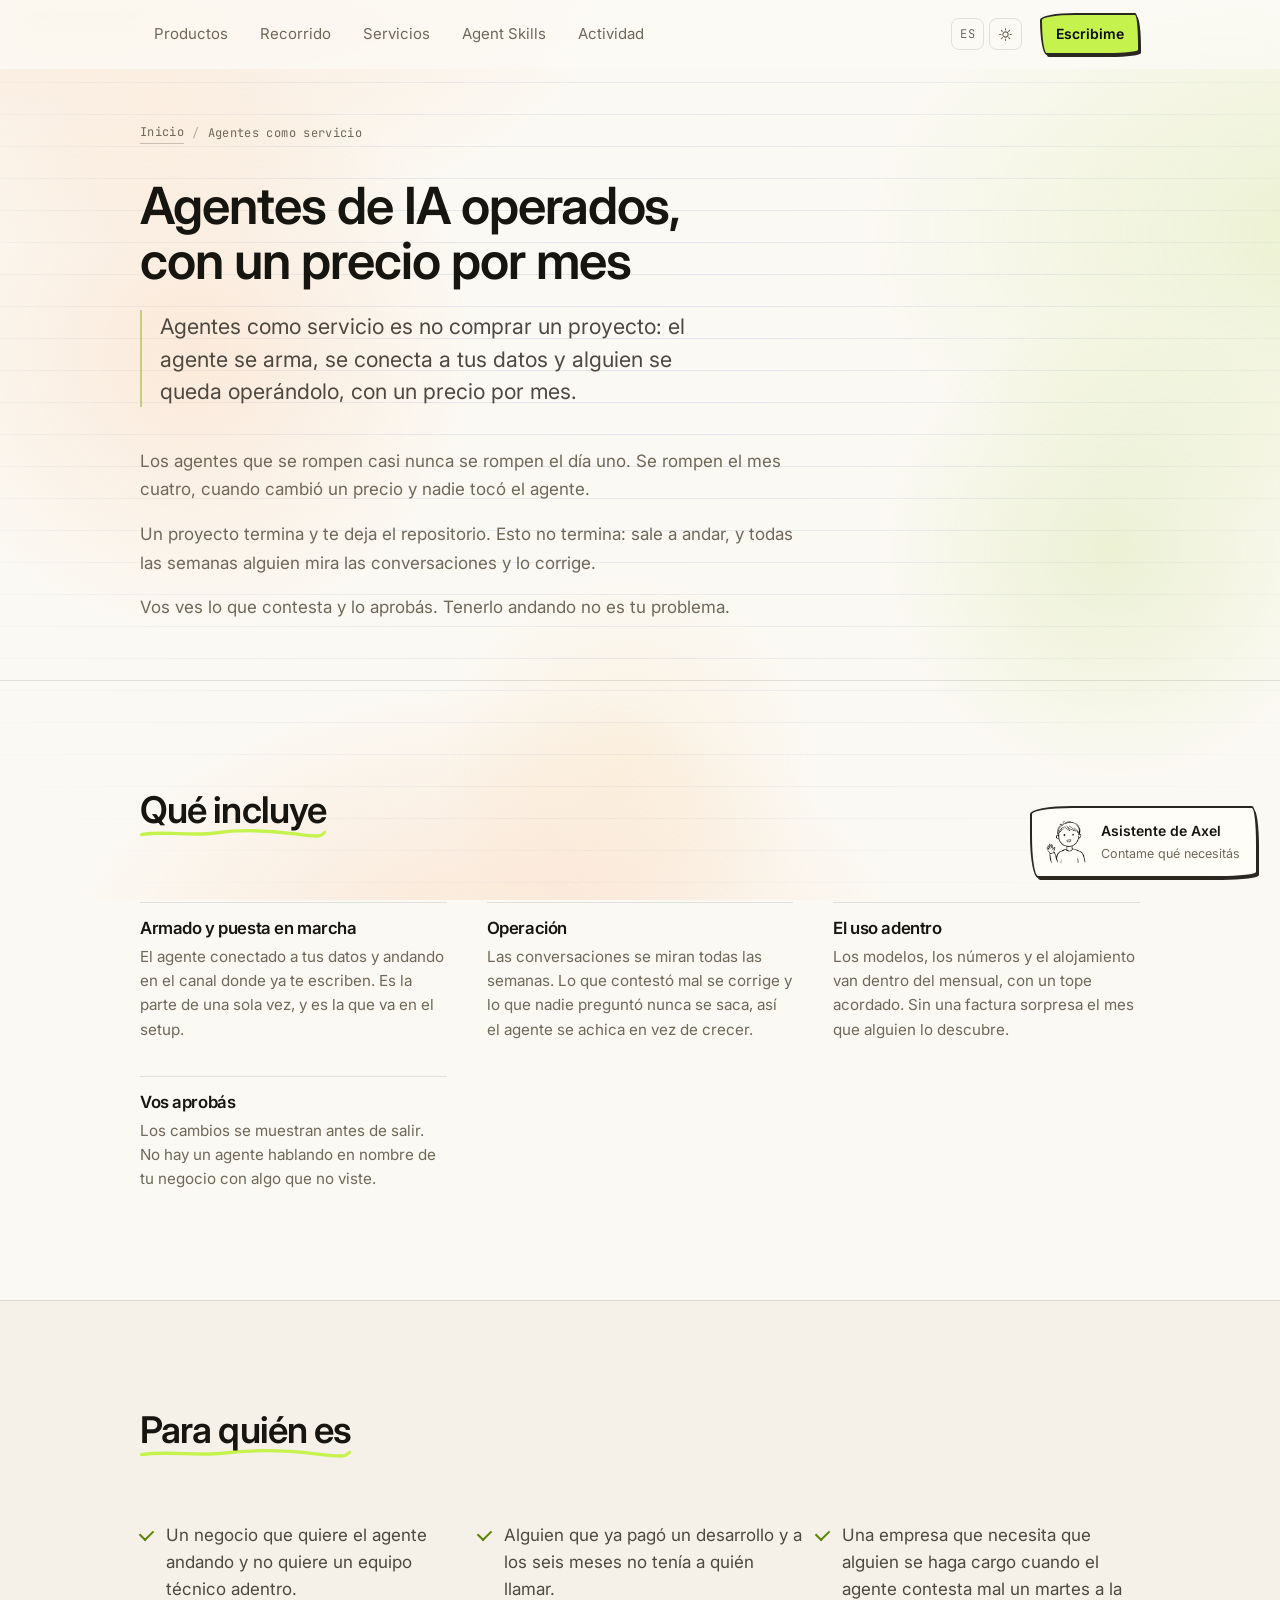
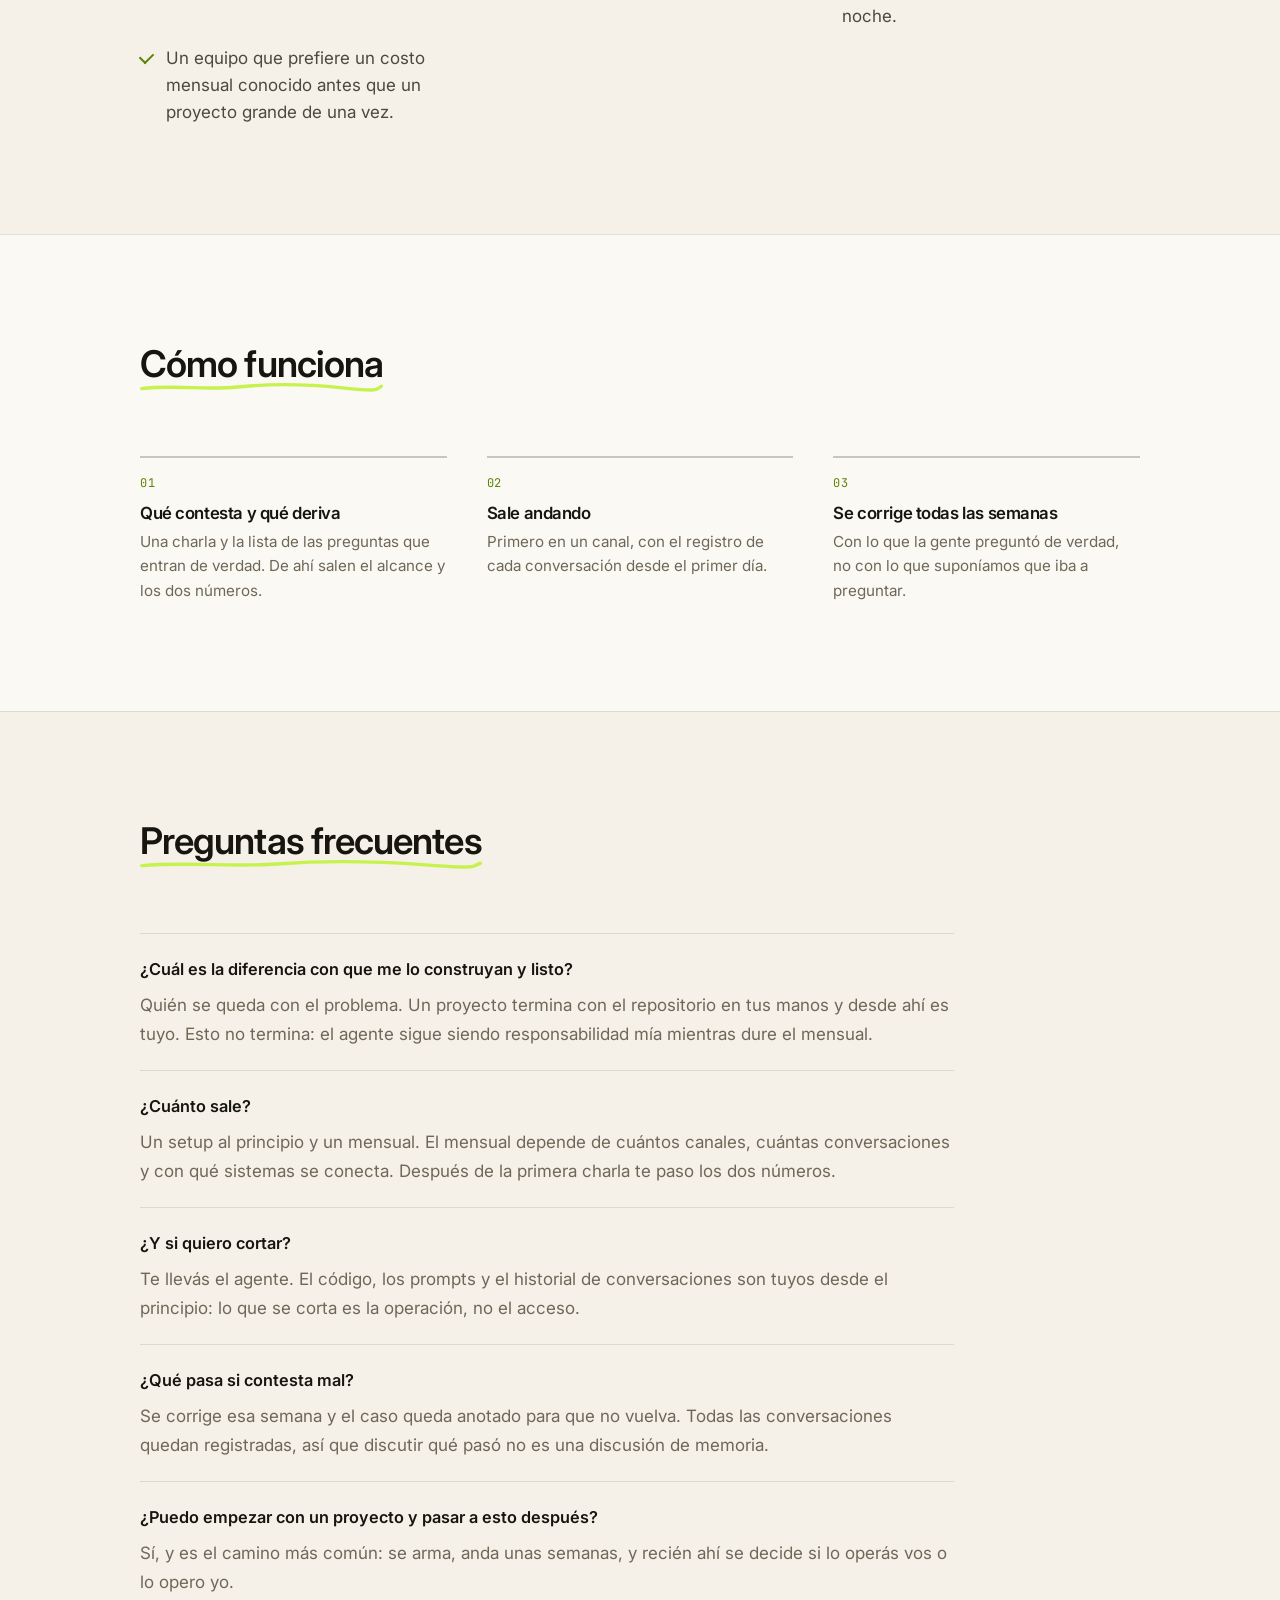
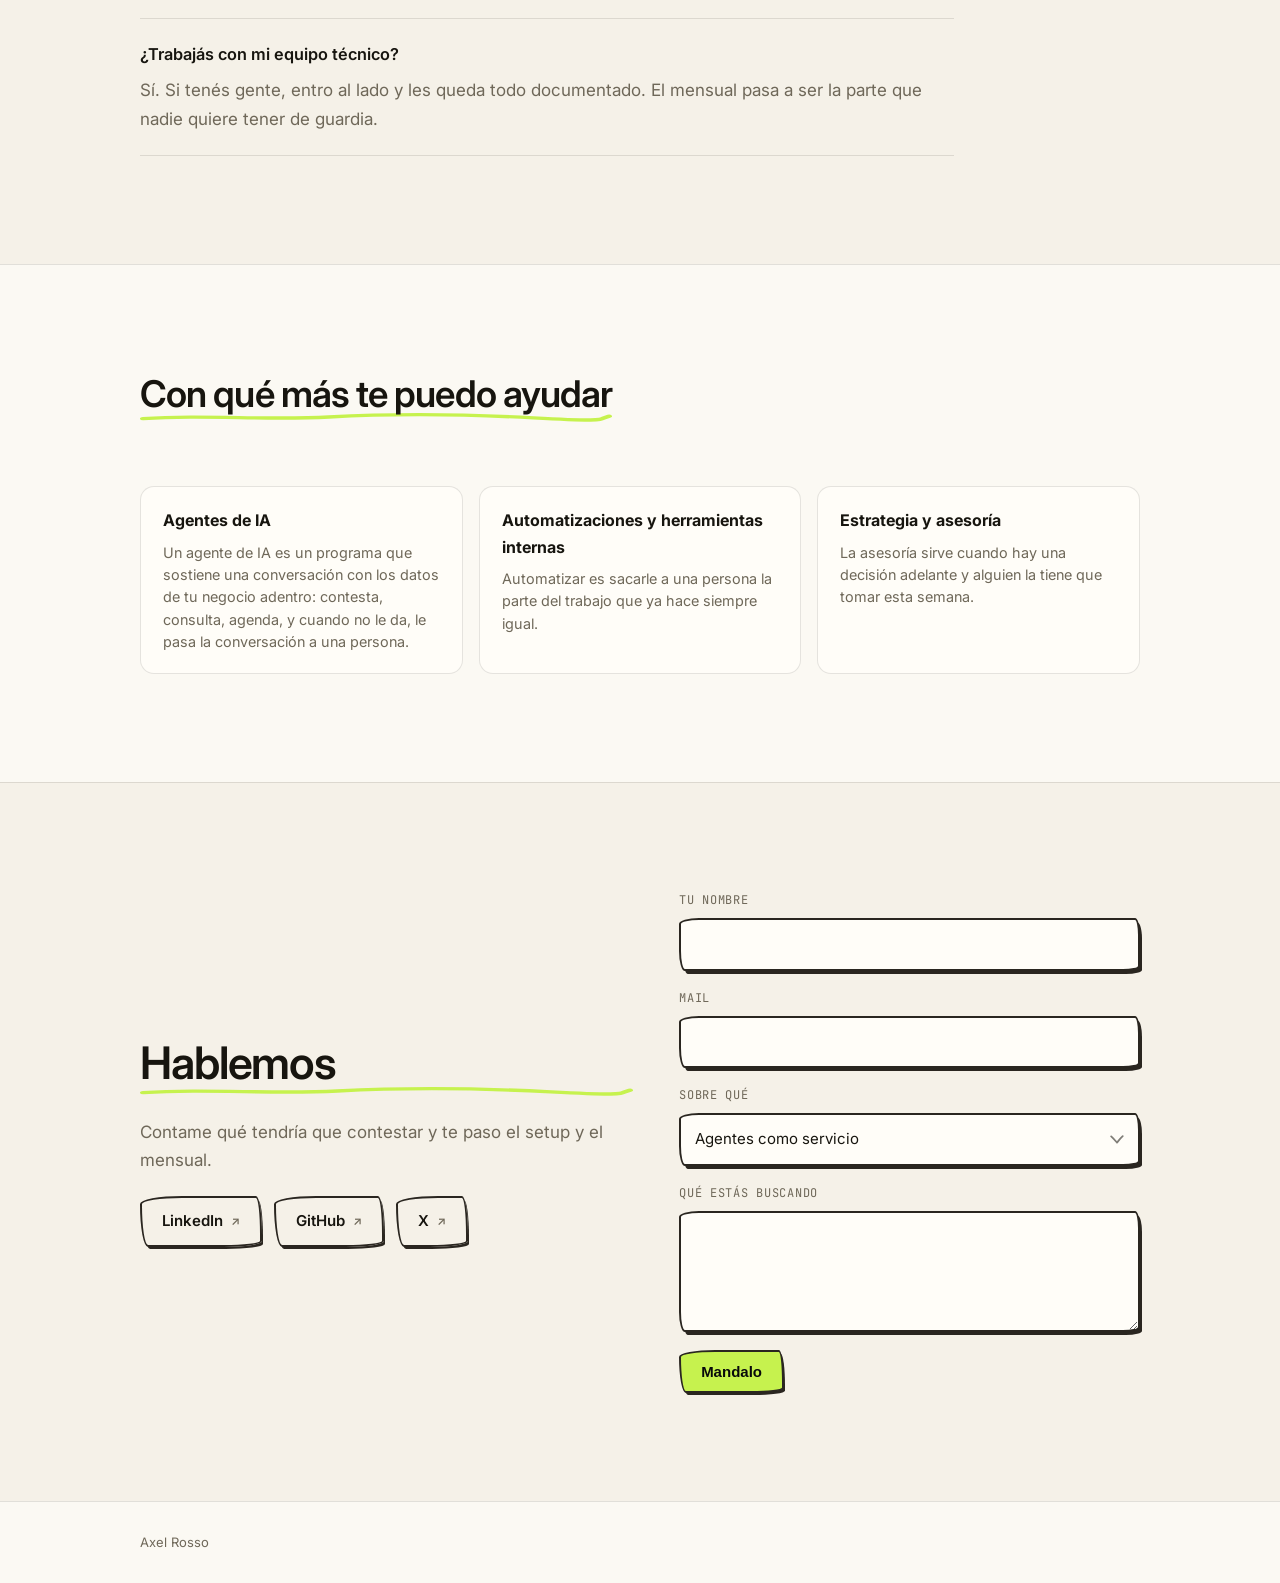
==== commit 975ba4e5: "Sale la ciudad y el "remoto", entra el rol entero y para quién es Decir que se trabaja remoto en 202" ====
--- a/agentes-como-servicio/index.html
+++ b/agentes-como-servicio/index.html
@@ -4,12 +4,12 @@
 <meta charset="utf-8">
 <meta name="viewport" content="width=device-width, initial-scale=1">
 <title>Agentes de IA como servicio · setup y mensual · Axel Rosso</title>
-<meta name="description" content="El agente se arma, se conecta a tus datos y alguien se queda operándolo: setup al principio y un mensual que cubre el uso, los ajustes y que siga contestando bien. Remoto desde Buenos Aires para LatAm.">
+<meta name="description" content="El agente se arma, se conecta a tus datos y alguien se queda operándolo: setup al principio y un mensual que cubre el uso, los ajustes y que siga contestando bien.">
 <link rel="canonical" href="https://axelrosso.com/agentes-como-servicio/">
 <meta property="og:type" content="website">
 <meta property="og:locale" content="es_AR">
 <meta property="og:title" content="Agentes de IA como servicio · setup y mensual · Axel Rosso">
-<meta property="og:description" content="El agente se arma, se conecta a tus datos y alguien se queda operándolo: setup al principio y un mensual que cubre el uso, los ajustes y que siga contestando bien. Remoto desde Buenos Aires para LatAm.">
+<meta property="og:description" content="El agente se arma, se conecta a tus datos y alguien se queda operándolo: setup al principio y un mensual que cubre el uso, los ajustes y que siga contestando bien.">
 <meta property="og:url" content="https://axelrosso.com/agentes-como-servicio/">
 <meta property="og:image" content="https://axelrosso.com/assets/og.jpg?v=1">
 <meta property="og:image:width" content="1200">
@@ -539,7 +539,7 @@
 
 <footer class="foot">
   <div class="wrap foot__inner">
-    <p>Axel · Buenos Aires (UTC-3)</p>
+    <p>Axel Rosso</p>
   </div>
 </footer>
 
